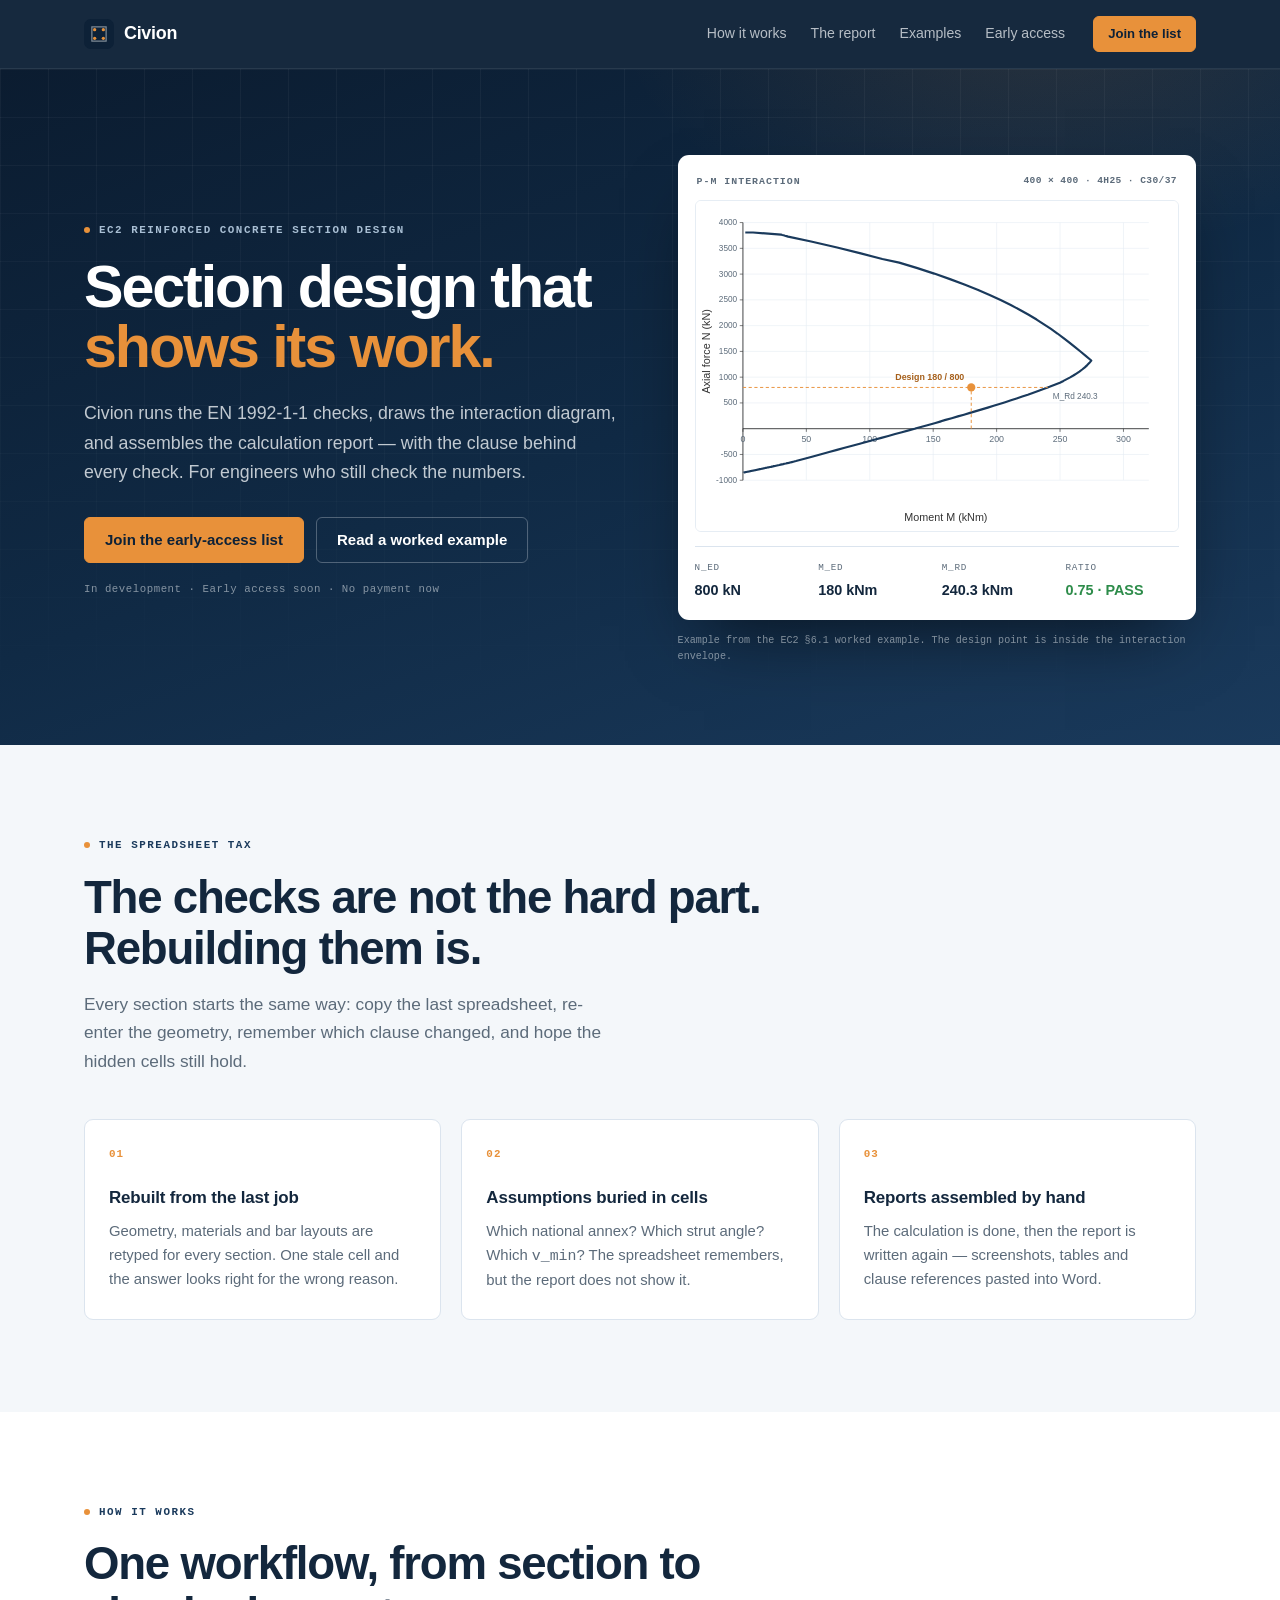
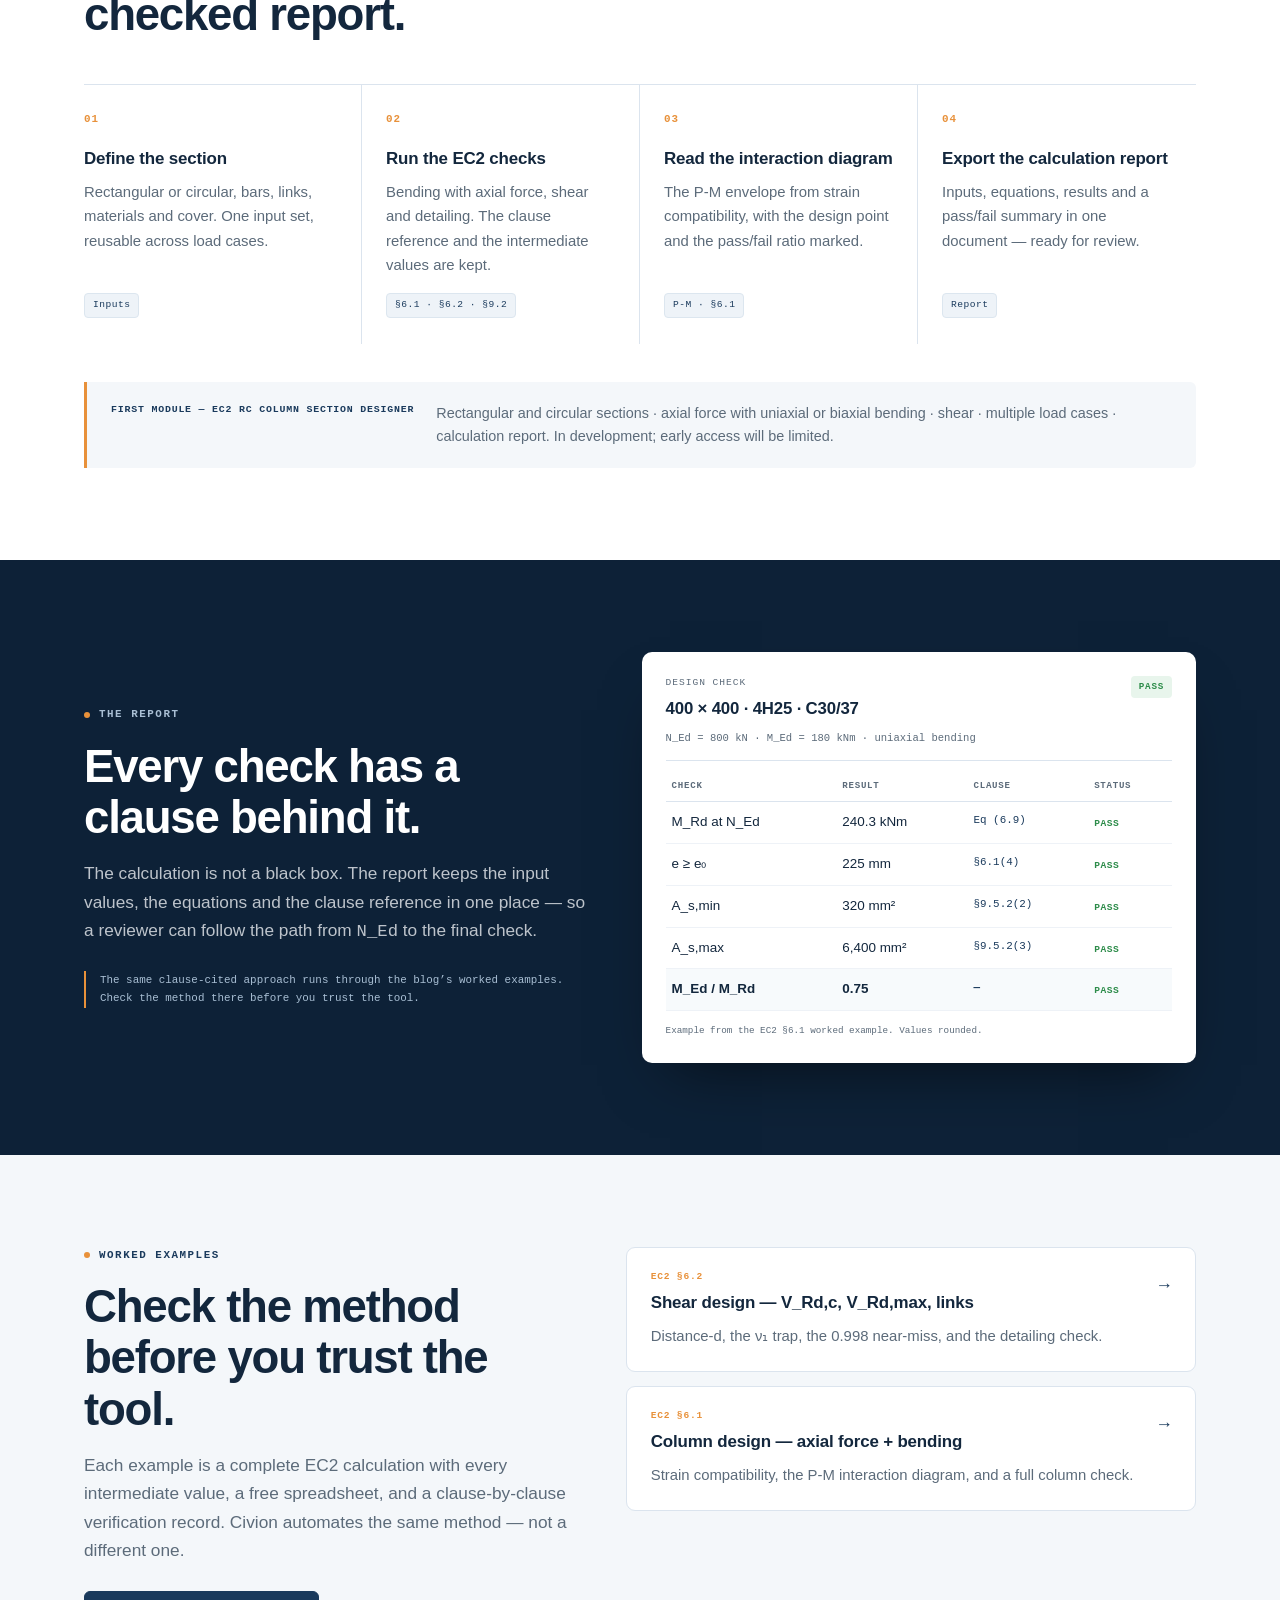
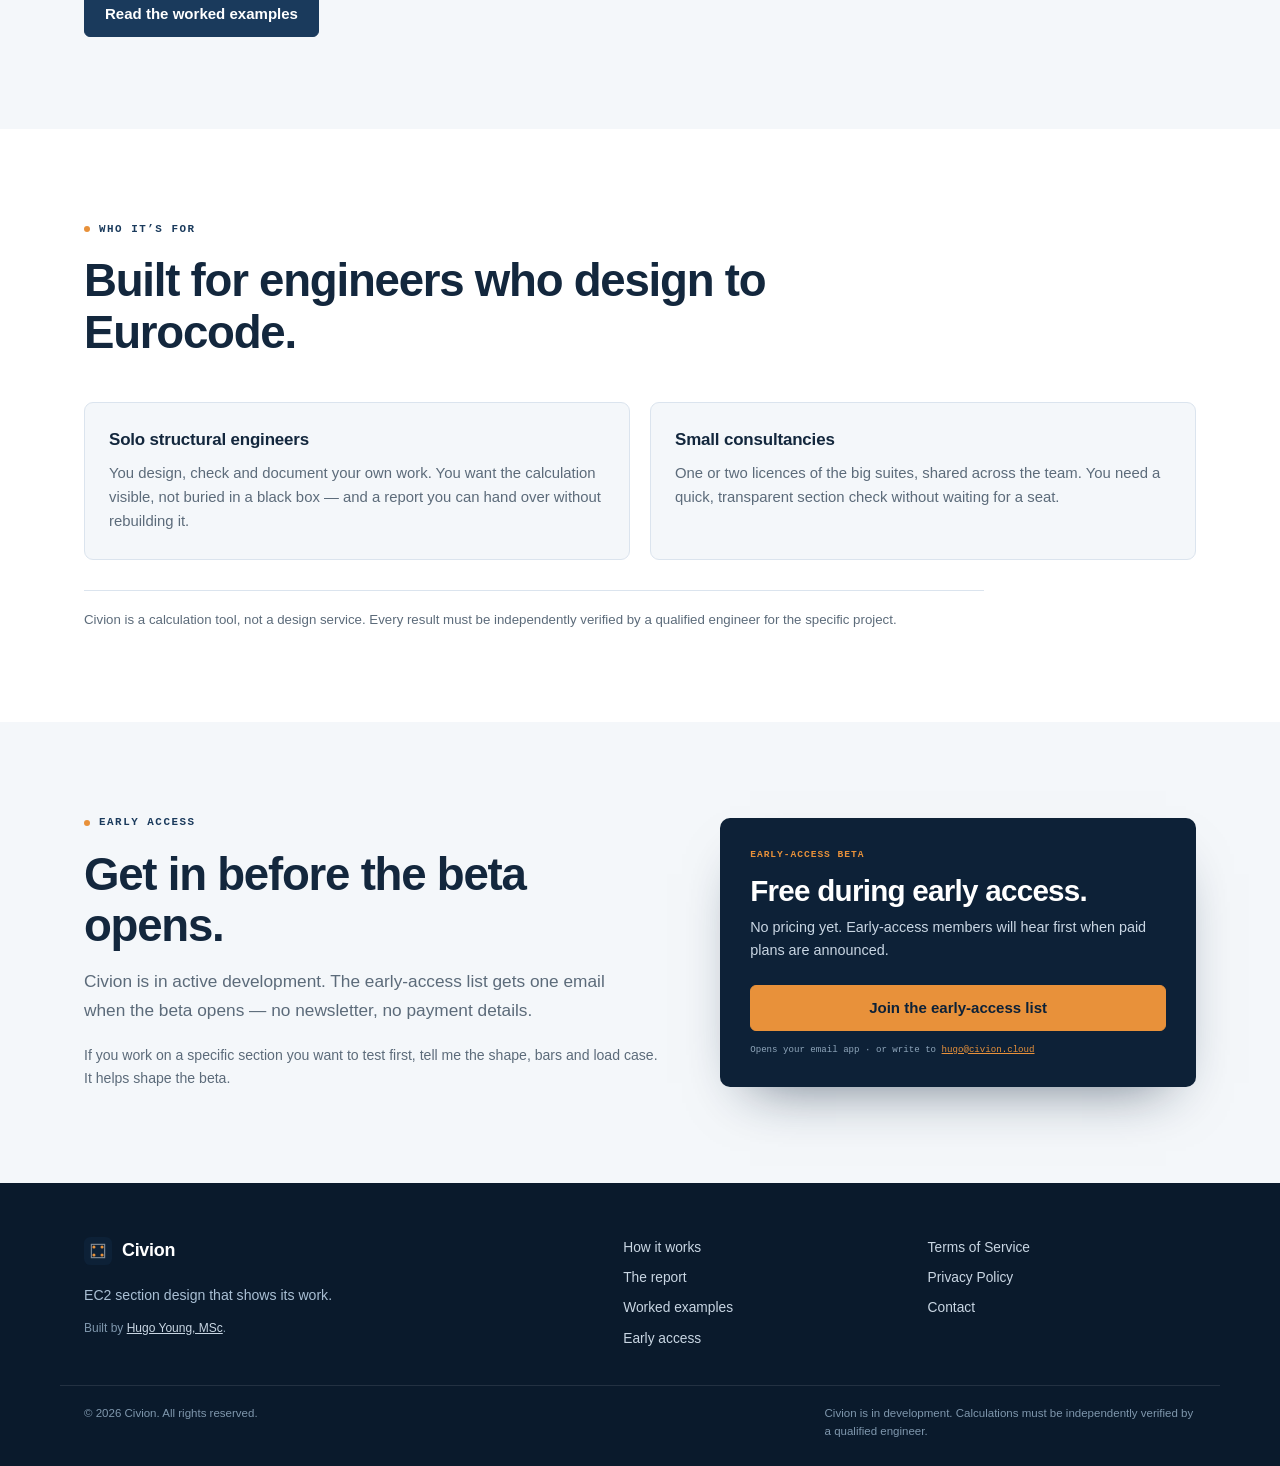
==== index.html @ 93a2bcea "content: fix claims, link post #2, close QA checklist - Correct copy to match the product: clause pe" ====
<!doctype html>
<html lang="en">
<head>
  <meta charset="utf-8">
  <meta name="viewport" content="width=device-width, initial-scale=1">
  <title>Civion — EC2 reinforced concrete section design</title>
  <meta name="description" content="Civion runs the EN 1992-1-1 checks, draws the P-M interaction diagram, and assembles the calculation report — with the clause behind every check. Early access for structural engineers.">
  <link rel="canonical" href="https://civion.cloud/">
  <meta name="theme-color" content="#0d2137">

  <meta property="og:type" content="website">
  <meta property="og:url" content="https://civion.cloud/">
  <meta property="og:title" content="Civion — EC2 section design that shows its work">
  <meta property="og:description" content="EC2 checks, P-M interaction diagrams, and clause-cited calculation reports. In development; early access opening soon.">
  <meta property="og:image" content="https://civion.cloud/assets/og.png">
  <meta property="og:image:width" content="1200">
  <meta property="og:image:height" content="630">
  <meta name="twitter:card" content="summary_large_image">
  <meta name="twitter:title" content="Civion — EC2 section design that shows its work">
  <meta name="twitter:description" content="EC2 checks, P-M interaction diagrams, and clause-cited calculation reports. Early access opening soon.">
  <meta name="twitter:image" content="https://civion.cloud/assets/og.png">

  <link rel="icon" href="assets/favicon.svg" type="image/svg+xml">
  <link rel="stylesheet" href="styles.css">
</head>
<body>
  <a class="skip-link" href="#main">Skip to content</a>

  <header class="site-header">
    <div class="wrap header-inner">
      <a class="brand" href="/" aria-label="Civion home">
        <img src="assets/civion-mark.svg" width="30" height="30" alt="">
        <span>Civion</span>
      </a>
      <nav class="nav" aria-label="Main">
        <a href="#how">How it works</a>
        <a href="#report">The report</a>
        <a href="#examples">Examples</a>
        <a href="#early-access">Early access</a>
      </nav>
      <a class="btn btn-small btn-accent" href="mailto:hugo@civion.cloud?subject=Civion%20early%20access">Join the list</a>
    </div>
  </header>

  <main id="main">
    <section class="hero">
      <div class="wrap hero-grid">
        <div class="hero-copy">
          <p class="eyebrow"><span class="dot" aria-hidden="true"></span> EC2 reinforced concrete section design</p>
          <h1>Section design that<br><em>shows its work.</em></h1>
          <p class="lede">Civion runs the EN 1992-1-1 checks, draws the interaction diagram, and assembles the calculation report — with the clause behind every check. For engineers who still check the numbers.</p>
          <div class="hero-actions">
            <a class="btn btn-accent" href="mailto:hugo@civion.cloud?subject=Civion%20early%20access">Join the early-access list</a>
            <a class="btn btn-ghost" href="https://hugoyoungmsc.github.io/2026/10/24/ec2-shear-rectangular-beam-vertical-links.html">Read a worked example</a>
          </div>
          <p class="hero-note">In development · Early access soon · No payment now</p>
        </div>

        <div class="hero-visual">
          <div class="diagram-card">
            <div class="diagram-head">
              <span>P-M interaction</span>
              <span class="mono">400 × 400 · 4H25 · C30/37</span>
            </div>
            <img src="assets/pm-hero.svg" width="760" height="520"
                 alt="P-M interaction diagram for a 400 by 400 mm column with 4H25 bars. The design point at N equals 800 kN and M equals 180 kNm sits inside the envelope; the moment resistance at that axial force is 240.3 kNm.">
            <div class="check-card" aria-label="Example design check">
              <div><span class="label">N_Ed</span><strong>800 kN</strong></div>
              <div><span class="label">M_Ed</span><strong>180 kNm</strong></div>
              <div><span class="label">M_Rd</span><strong>240.3 kNm</strong></div>
              <div class="pass"><span class="label">Ratio</span><strong>0.75 · PASS</strong></div>
            </div>
          </div>
          <p class="diagram-caption">Example from the EC2 §6.1 worked example. The design point is inside the interaction envelope.</p>
        </div>
      </div>
    </section>

    <section class="section" id="problem">
      <div class="wrap">
        <div class="section-head">
          <p class="eyebrow"><span class="dot" aria-hidden="true"></span> The spreadsheet tax</p>
          <h2>The checks are not the hard part. Rebuilding them is.</h2>
          <p class="lede">Every section starts the same way: copy the last spreadsheet, re-enter the geometry, remember which clause changed, and hope the hidden cells still hold.</p>
        </div>
        <div class="card-grid">
          <article class="card">
            <span class="card-num mono">01</span>
            <h3>Rebuilt from the last job</h3>
            <p>Geometry, materials and bar layouts are retyped for every section. One stale cell and the answer looks right for the wrong reason.</p>
          </article>
          <article class="card">
            <span class="card-num mono">02</span>
            <h3>Assumptions buried in cells</h3>
            <p>Which national annex? Which strut angle? Which <span class="mono">v_min</span>? The spreadsheet remembers, but the report does not show it.</p>
          </article>
          <article class="card">
            <span class="card-num mono">03</span>
            <h3>Reports assembled by hand</h3>
            <p>The calculation is done, then the report is written again — screenshots, tables and clause references pasted into Word.</p>
          </article>
        </div>
      </div>
    </section>

    <section class="section section-white" id="how">
      <div class="wrap">
        <div class="section-head">
          <p class="eyebrow"><span class="dot" aria-hidden="true"></span> How it works</p>
          <h2>One workflow, from section to checked report.</h2>
        </div>
        <div class="steps">
          <article class="step">
            <span class="step-num mono">01</span>
            <h3>Define the section</h3>
            <p>Rectangular or circular, bars, links, materials and cover. One input set, reusable across load cases.</p>
            <span class="tag mono">Inputs</span>
          </article>
          <article class="step">
            <span class="step-num mono">02</span>
            <h3>Run the EC2 checks</h3>
            <p>Bending with axial force, shear and detailing. The clause reference and the intermediate values are kept.</p>
            <span class="tag mono">§6.1 · §6.2 · §9.2</span>
          </article>
          <article class="step">
            <span class="step-num mono">03</span>
            <h3>Read the interaction diagram</h3>
            <p>The P-M envelope from strain compatibility, with the design point and the pass/fail ratio marked.</p>
            <span class="tag mono">P-M · §6.1</span>
          </article>
          <article class="step">
            <span class="step-num mono">04</span>
            <h3>Export the calculation report</h3>
            <p>Inputs, equations, results and a pass/fail summary in one document — ready for review.</p>
            <span class="tag mono">Report</span>
          </article>
        </div>
        <div class="scope-strip">
          <span class="mono">First module — EC2 RC Column Section Designer</span>
          <p>Rectangular and circular sections · axial force with uniaxial or biaxial bending · shear · multiple load cases · calculation report. In development; early access will be limited.</p>
        </div>
      </div>
    </section>

    <section class="section section-dark" id="report">
      <div class="wrap report-grid">
        <div class="report-copy">
          <p class="eyebrow"><span class="dot" aria-hidden="true"></span> The report</p>
          <h2>Every check has a clause behind it.</h2>
          <p class="lede">The calculation is not a black box. The report keeps the input values, the equations and the clause reference in one place — so a reviewer can follow the path from <span class="mono">N_Ed</span> to the final check.</p>
          <p class="report-note">The same clause-cited approach runs through the blog’s worked examples. Check the method there before you trust the tool.</p>
        </div>
        <div class="report-card">
          <div class="report-card-head">
            <div>
              <span class="mono report-kicker">Design check</span>
              <h3>400 × 400 · 4H25 · C30/37</h3>
            </div>
            <span class="pill pill-pass">PASS</span>
          </div>
          <p class="report-sub mono">N_Ed = 800 kN · M_Ed = 180 kNm · uniaxial bending</p>
          <table class="check-table">
            <thead>
              <tr><th scope="col">Check</th><th scope="col">Result</th><th scope="col">Clause</th><th scope="col">Status</th></tr>
            </thead>
            <tbody>
              <tr><td>M_Rd at N_Ed</td><td>240.3 kNm</td><td class="mono">Eq (6.9)</td><td><span class="status">PASS</span></td></tr>
              <tr><td>e ≥ e₀</td><td>225 mm</td><td class="mono">§6.1(4)</td><td><span class="status">PASS</span></td></tr>
              <tr><td>A_s,min</td><td>320 mm²</td><td class="mono">§9.5.2(2)</td><td><span class="status">PASS</span></td></tr>
              <tr><td>A_s,max</td><td>6,400 mm²</td><td class="mono">§9.5.2(3)</td><td><span class="status">PASS</span></td></tr>
              <tr class="row-emphasis"><td>M_Ed / M_Rd</td><td>0.75</td><td class="mono">—</td><td><span class="status">PASS</span></td></tr>
            </tbody>
          </table>
          <p class="report-foot">Example from the EC2 §6.1 worked example. Values rounded.</p>
        </div>
      </div>
    </section>

    <section class="section" id="examples">
      <div class="wrap examples-grid">
        <div>
          <p class="eyebrow"><span class="dot" aria-hidden="true"></span> Worked examples</p>
          <h2>Check the method before you trust the tool.</h2>
          <p class="lede">Each example is a complete EC2 calculation with every intermediate value, a free spreadsheet, and a clause-by-clause verification record. Civion automates the same method — not a different one.</p>
          <a class="btn btn-primary" href="https://hugoyoungmsc.github.io/">Read the worked examples</a>
        </div>
        <div class="example-list">
          <a class="example" href="https://hugoyoungmsc.github.io/2026/10/24/ec2-shear-rectangular-beam-vertical-links.html">
            <span class="mono example-tag">EC2 §6.2</span>
            <h3>Shear design — V_Rd,c, V_Rd,max, links</h3>
            <p>Distance-d, the ν₁ trap, the 0.998 near-miss, and the detailing check.</p>
            <span class="example-arrow" aria-hidden="true">→</span>
          </a>
          <a class="example" href="https://hugoyoungmsc.github.io/2026/11/02/ec2-column-pm-interaction-rectangular.html">
            <span class="mono example-tag">EC2 §6.1</span>
            <h3>Column design — axial force + bending</h3>
            <p>Strain compatibility, the P-M interaction diagram, and a full column check.</p>
            <span class="example-arrow" aria-hidden="true">→</span>
          </a>
        </div>
      </div>
    </section>

    <section class="section section-white" id="who">
      <div class="wrap">
        <div class="section-head">
          <p class="eyebrow"><span class="dot" aria-hidden="true"></span> Who it’s for</p>
          <h2>Built for engineers who design to Eurocode.</h2>
        </div>
        <div class="who-grid">
          <article class="who-card">
            <h3>Solo structural engineers</h3>
            <p>You design, check and document your own work. You want the calculation visible, not buried in a black box — and a report you can hand over without rebuilding it.</p>
          </article>
          <article class="who-card">
            <h3>Small consultancies</h3>
            <p>One or two licences of the big suites, shared across the team. You need a quick, transparent section check without waiting for a seat.</p>
          </article>
        </div>
        <p class="disclaimer">Civion is a calculation tool, not a design service. Every result must be independently verified by a qualified engineer for the specific project.</p>
      </div>
    </section>

    <section class="section section-cta" id="early-access">
      <div class="wrap cta-grid">
        <div>
          <p class="eyebrow"><span class="dot" aria-hidden="true"></span> Early access</p>
          <h2>Get in before the beta opens.</h2>
          <p class="lede">Civion is in active development. The early-access list gets one email when the beta opens — no newsletter, no payment details.</p>
          <p class="cta-note">If you work on a specific section you want to test first, tell me the shape, bars and load case. It helps shape the beta.</p>
        </div>
        <div class="cta-card">
          <span class="mono cta-kicker">Early-access beta</span>
          <p class="cta-price">Free during early access.</p>
          <p class="cta-sub">No pricing yet. Early-access members will hear first when paid plans are announced.</p>
          <a class="btn btn-accent btn-block" href="mailto:hugo@civion.cloud?subject=Civion%20early%20access">Join the early-access list</a>
          <p class="cta-fine">Opens your email app · or write to <a href="mailto:hugo@civion.cloud">hugo@civion.cloud</a></p>
        </div>
      </div>
    </section>
  </main>

  <footer class="site-footer">
    <div class="wrap footer-grid">
      <div class="footer-brand">
        <a class="brand" href="/" aria-label="Civion home">
          <img src="assets/civion-mark.svg" width="28" height="28" alt="">
          <span>Civion</span>
        </a>
        <p>EC2 section design that shows its work.</p>
        <p class="footer-fine">Built by <a href="https://hugoyoungmsc.github.io/">Hugo Young, MSc</a>.</p>
      </div>
      <nav class="footer-nav" aria-label="Footer">
        <a href="#how">How it works</a>
        <a href="#report">The report</a>
        <a href="https://hugoyoungmsc.github.io/">Worked examples</a>
        <a href="#early-access">Early access</a>
      </nav>
      <nav class="footer-nav" aria-label="Legal">
        <a href="terms.html">Terms of Service</a>
        <a href="privacy.html">Privacy Policy</a>
        <a href="mailto:hugo@civion.cloud">Contact</a>
      </nav>
    </div>
    <div class="wrap footer-bottom">
      <p>© 2026 Civion. All rights reserved.</p>
      <p class="footer-fine">Civion is in development. Calculations must be independently verified by a qualified engineer.</p>
    </div>
  </footer>
</body>
</html>
---- styles.css ----
:root {
  --navy: #0d2137;
  --steel: #1a3a5c;
  --ink: #13273d;
  --orange: #e8913a;
  --orange-soft: #f0a155;
  --gray: #f4f7fa;
  --white: #ffffff;
  --line: #dbe4ee;
  --muted: #5c6b7a;
  --green: #2d8c4a;
  --green-soft: #e8f5ec;
  --sans: Inter, -apple-system, BlinkMacSystemFont, "Segoe UI", Roboto, "Helvetica Neue", Arial, sans-serif;
  --mono: "JetBrains Mono", "Fira Code", ui-monospace, SFMono-Regular, Menlo, Consolas, monospace;
  --wrap: 1160px;
  --radius: 9px;
}

*,
*::before,
*::after { box-sizing: border-box; }

html { scroll-behavior: smooth; }

body {
  margin: 0;
  min-height: 100vh;
  display: flex;
  flex-direction: column;
  font-family: var(--sans);
  font-size: 16px;
  line-height: 1.55;
  color: var(--ink);
  background: var(--gray);
  -webkit-font-smoothing: antialiased;
  text-rendering: optimizeLegibility;
}

main { flex: 1 0 auto; }
.site-header,
.site-footer { flex-shrink: 0; }

img { max-width: 100%; height: auto; display: block; }
a { color: var(--steel); }
a:hover { color: var(--orange); }

::selection { background: var(--orange); color: var(--navy); }

:focus-visible {
  outline: 2px solid var(--orange);
  outline-offset: 3px;
  border-radius: 2px;
}

.skip-link {
  position: absolute;
  left: -9999px;
  top: 0;
  background: var(--orange);
  color: var(--navy);
  padding: 10px 16px;
  z-index: 100;
  font-weight: 700;
}
.skip-link:focus { left: 12px; top: 12px; }

.wrap {
  width: 100%;
  max-width: var(--wrap);
  margin: 0 auto;
  padding: 0 24px;
}

.mono { font-family: var(--mono); }

/* Header */
.site-header {
  position: sticky;
  top: 0;
  z-index: 30;
  background: rgba(13, 33, 55, 0.96);
  border-bottom: 1px solid rgba(255, 255, 255, 0.08);
  backdrop-filter: blur(10px);
}
.header-inner {
  display: flex;
  align-items: center;
  gap: 28px;
  min-height: 68px;
}
.brand {
  display: inline-flex;
  align-items: center;
  gap: 10px;
  color: var(--white);
  text-decoration: none;
  font-weight: 700;
  font-size: 1.12rem;
  letter-spacing: -0.015em;
  margin-right: auto;
}
.brand img { flex: none; }
.brand:hover { color: var(--white); }

.nav { display: flex; align-items: center; gap: 24px; }
.nav a {
  color: rgba(244, 247, 250, 0.72);
  text-decoration: none;
  font-size: 0.88rem;
  font-weight: 500;
  transition: color 0.15s ease;
}
.nav a:hover { color: var(--white); }

/* Buttons */
.btn {
  display: inline-flex;
  align-items: center;
  justify-content: center;
  gap: 8px;
  min-height: 46px;
  padding: 12px 20px;
  border: 1px solid transparent;
  border-radius: 6px;
  font-family: var(--sans);
  font-size: 0.94rem;
  font-weight: 600;
  line-height: 1.2;
  text-decoration: none;
  cursor: pointer;
  transition: background 0.15s ease, border-color 0.15s ease, color 0.15s ease, transform 0.15s ease;
}
.btn-small { min-height: 36px; padding: 8px 14px; font-size: 0.82rem; }
.btn-accent { background: var(--orange); color: var(--navy); border-color: var(--orange); }
.btn-accent:hover { background: var(--orange-soft); border-color: var(--orange-soft); color: var(--navy); }
.btn-primary { background: var(--steel); color: var(--white); border-color: var(--steel); }
.btn-primary:hover { background: var(--navy); border-color: var(--navy); color: var(--white); }
.btn-ghost { background: transparent; color: var(--white); border-color: rgba(244, 247, 250, 0.28); }
.btn-ghost:hover { border-color: var(--white); color: var(--white); }
.btn-block { width: 100%; }

/* Hero */
.hero {
  position: relative;
  overflow: hidden;
  background: linear-gradient(160deg, #0b1c30 0%, #102a45 52%, #1a3a5c 100%);
  color: var(--white);
}
.hero::before {
  content: "";
  position: absolute;
  inset: 0;
  background-image:
    linear-gradient(rgba(255, 255, 255, 0.045) 1px, transparent 1px),
    linear-gradient(90deg, rgba(255, 255, 255, 0.045) 1px, transparent 1px);
  background-size: 48px 48px;
  mask-image: linear-gradient(to bottom, black 0%, rgba(0, 0, 0, 0.55) 55%, transparent 100%);
  pointer-events: none;
}
.hero::after {
  content: "";
  position: absolute;
  inset: 0;
  background: radial-gradient(620px 340px at 82% -8%, rgba(232, 145, 58, 0.12), transparent 70%);
  pointer-events: none;
}
.hero .wrap { position: relative; z-index: 1; }
.hero-grid {
  display: grid;
  grid-template-columns: 1.02fr 0.98fr;
  gap: 54px;
  align-items: center;
  padding-top: 86px;
  padding-bottom: 80px;
}
.hero-copy { max-width: 620px; }

.eyebrow {
  display: flex;
  align-items: center;
  gap: 9px;
  margin: 0 0 18px;
  font-family: var(--mono);
  font-size: 0.68rem;
  font-weight: 600;
  letter-spacing: 0.14em;
  text-transform: uppercase;
  color: var(--steel);
}
.eyebrow .dot {
  width: 6px;
  height: 6px;
  border-radius: 50%;
  background: var(--orange);
  flex: none;
}
.hero .eyebrow,
.section-dark .eyebrow { color: #a9bfd4; }

h1 {
  margin: 0 0 22px;
  font-size: clamp(2.4rem, 4.7vw, 3.7rem);
  line-height: 1.02;
  letter-spacing: -0.035em;
  font-weight: 700;
  color: var(--white);
}
h1 em { font-style: normal; color: var(--orange); }

.lede {
  margin: 0;
  max-width: 56ch;
  font-size: 1.08rem;
  line-height: 1.65;
  color: var(--muted);
}
.hero .lede { color: rgba(244, 247, 250, 0.78); font-size: 1.11rem; }

.hero-actions {
  display: flex;
  flex-wrap: wrap;
  gap: 12px;
  margin-top: 30px;
}
.hero-note {
  margin: 18px 0 0;
  font-family: var(--mono);
  font-size: 0.67rem;
  letter-spacing: 0.05em;
  color: rgba(244, 247, 250, 0.52);
}

/* Hero diagram */
.hero-visual { min-width: 0; }
.diagram-card {
  background: var(--white);
  border: 1px solid rgba(255, 255, 255, 0.35);
  border-radius: 11px;
  padding: 16px;
  box-shadow: 0 32px 70px -26px rgba(0, 0, 0, 0.62);
}
.diagram-head {
  display: flex;
  align-items: center;
  justify-content: space-between;
  gap: 12px;
  padding: 2px 2px 11px;
  font-family: var(--mono);
  font-size: 0.62rem;
  font-weight: 600;
  letter-spacing: 0.1em;
  text-transform: uppercase;
  color: var(--muted);
}
.diagram-head .mono { font-size: 0.6rem; letter-spacing: 0.04em; text-transform: none; }
.diagram-card > img {
  width: 100%;
  border: 1px solid #e6edf4;
  border-radius: 6px;
  background: var(--white);
}
.check-card {
  display: grid;
  grid-template-columns: repeat(4, minmax(0, 1fr));
  gap: 10px;
  margin-top: 14px;
  padding-top: 14px;
  border-top: 1px solid var(--line);
}
.check-card .label {
  display: block;
  font-family: var(--mono);
  font-size: 0.58rem;
  letter-spacing: 0.08em;
  text-transform: uppercase;
  color: var(--muted);
  margin-bottom: 2px;
}
.check-card strong { font-size: 0.9rem; color: var(--ink); white-space: nowrap; }
.check-card .pass strong { color: var(--green); }
.diagram-caption {
  margin: 13px 0 0;
  font-family: var(--mono);
  font-size: 0.63rem;
  line-height: 1.6;
  color: rgba(244, 247, 250, 0.5);
}

/* Sections */
.section { padding: 92px 0; }
.section-white { background: var(--white); }
.section-dark { background: var(--navy); color: var(--white); }
.section-head { max-width: 780px; margin-bottom: 44px; }

h2 {
  margin: 0 0 16px;
  font-size: clamp(1.95rem, 3.6vw, 2.85rem);
  line-height: 1.12;
  letter-spacing: -0.027em;
  font-weight: 700;
  color: var(--ink);
}
.section-dark h2 { color: var(--white); }
.section-dark .lede { color: rgba(244, 247, 250, 0.76); }

/* Problem cards */
.card-grid {
  display: grid;
  grid-template-columns: repeat(3, minmax(0, 1fr));
  gap: 20px;
}
.card {
  background: var(--white);
  border: 1px solid var(--line);
  border-radius: var(--radius);
  padding: 26px 24px;
}
.card-num {
  display: block;
  margin-bottom: 24px;
  font-size: 0.68rem;
  font-weight: 600;
  letter-spacing: 0.1em;
  color: var(--orange);
}
.card h3,
.step h3,
.example h3,
.who-card h3 {
  margin: 0 0 10px;
  font-size: 1.06rem;
  line-height: 1.3;
  letter-spacing: -0.01em;
  font-weight: 650;
}
.card p,
.step p,
.example p,
.who-card p {
  margin: 0;
  font-size: 0.93rem;
  line-height: 1.62;
  color: var(--muted);
}

/* Steps */
.steps {
  display: grid;
  grid-template-columns: repeat(4, minmax(0, 1fr));
  border-top: 1px solid var(--line);
}
.step {
  display: flex;
  flex-direction: column;
  padding: 26px 24px 26px 0;
  border-right: 1px solid var(--line);
}
.step p { margin-bottom: 16px; }
.step .tag { margin-top: auto; align-self: flex-start; }
.step:not(:first-child) { padding-left: 24px; }
.step:last-child { border-right: 0; }
.step-num {
  display: block;
  margin-bottom: 20px;
  font-size: 0.68rem;
  font-weight: 600;
  letter-spacing: 0.1em;
  color: var(--orange);
}
.tag {
  display: inline-block;
  margin-top: 16px;
  padding: 4px 8px;
  border: 1px solid #dce6ef;
  border-radius: 4px;
  background: #eef3f8;
  font-size: 0.6rem;
  letter-spacing: 0.05em;
  color: var(--steel);
}
.scope-strip {
  display: flex;
  align-items: flex-start;
  gap: 22px;
  margin-top: 38px;
  padding: 20px 24px;
  background: var(--gray);
  border-left: 3px solid var(--orange);
  border-radius: 0 6px 6px 0;
}
.scope-strip > span {
  flex: none;
  min-width: 190px;
  font-size: 0.62rem;
  font-weight: 600;
  letter-spacing: 0.08em;
  text-transform: uppercase;
  color: var(--steel);
}
.scope-strip p {
  margin: 0;
  font-size: 0.9rem;
  line-height: 1.6;
  color: var(--muted);
}

/* Report */
.report-grid {
  display: grid;
  grid-template-columns: 0.95fr 1.05fr;
  gap: 56px;
  align-items: center;
}
.report-copy { max-width: 560px; }
.report-note {
  margin: 24px 0 0;
  padding-left: 14px;
  border-left: 2px solid var(--orange);
  font-family: var(--mono);
  font-size: 0.68rem;
  line-height: 1.7;
  color: #a9bfd4;
}
.report-card {
  background: var(--white);
  border-radius: 10px;
  padding: 24px;
  color: var(--ink);
  box-shadow: 0 30px 60px -28px rgba(0, 0, 0, 0.6);
}
.report-card-head {
  display: flex;
  align-items: flex-start;
  justify-content: space-between;
  gap: 14px;
}
.report-kicker {
  display: block;
  margin-bottom: 5px;
  font-size: 0.6rem;
  letter-spacing: 0.1em;
  text-transform: uppercase;
  color: var(--muted);
}
.report-card h3 { margin: 0; font-size: 1.05rem; letter-spacing: -0.01em; }
.pill {
  flex: none;
  padding: 4px 8px;
  border-radius: 4px;
  font-family: var(--mono);
  font-size: 0.58rem;
  font-weight: 600;
  letter-spacing: 0.08em;
}
.pill-pass { background: var(--green-soft); color: var(--green); }
.report-sub {
  margin: 8px 0 18px;
  padding-bottom: 14px;
  border-bottom: 1px solid var(--line);
  font-size: 0.66rem;
  color: var(--muted);
}
.check-table {
  width: 100%;
  border-collapse: collapse;
  font-size: 0.84rem;
}
.check-table th {
  padding: 0 6px 8px;
  text-align: left;
  font-family: var(--mono);
  font-size: 0.57rem;
  font-weight: 600;
  letter-spacing: 0.08em;
  text-transform: uppercase;
  color: var(--muted);
  border-bottom: 1px solid var(--line);
}
.check-table td {
  padding: 10px 6px;
  border-bottom: 1px solid #eef2f7;
  vertical-align: top;
}
.check-table td.mono { font-size: 0.68rem; color: var(--steel); white-space: nowrap; }
.check-table .status {
  font-family: var(--mono);
  font-size: 0.6rem;
  font-weight: 600;
  letter-spacing: 0.06em;
  color: var(--green);
}
.check-table .row-emphasis { font-weight: 600; background: #f7fafc; }
.report-foot {
  margin: 13px 0 0;
  font-family: var(--mono);
  font-size: 0.58rem;
  color: var(--muted);
}

/* Examples */
.examples-grid {
  display: grid;
  grid-template-columns: 0.92fr 1.08fr;
  gap: 56px;
  align-items: start;
}
.examples-grid .btn { margin-top: 26px; }
.example-list { display: grid; gap: 14px; }
.example {
  position: relative;
  display: block;
  padding: 22px 54px 22px 24px;
  background: var(--white);
  border: 1px solid var(--line);
  border-radius: var(--radius);
  color: inherit;
  text-decoration: none;
  transition: border-color 0.15s ease, transform 0.15s ease, box-shadow 0.15s ease;
}
.example:hover {
  border-color: #b9cbdc;
  transform: translateY(-2px);
  box-shadow: 0 14px 28px -20px rgba(13, 33, 55, 0.38);
  color: inherit;
}
.example-tag {
  display: block;
  margin-bottom: 8px;
  font-size: 0.6rem;
  font-weight: 600;
  letter-spacing: 0.08em;
  text-transform: uppercase;
  color: var(--orange);
}
.example-arrow {
  position: absolute;
  right: 22px;
  top: 24px;
  color: var(--steel);
  font-size: 1.1rem;
  transition: transform 0.15s ease, color 0.15s ease;
}
.example:hover .example-arrow { transform: translateX(4px); color: var(--orange); }

/* Who */
.who-grid {
  display: grid;
  grid-template-columns: repeat(2, minmax(0, 1fr));
  gap: 20px;
}
.who-card {
  padding: 26px 24px;
  background: var(--gray);
  border: 1px solid var(--line);
  border-radius: var(--radius);
}
.disclaimer {
  margin: 30px 0 0;
  padding-top: 18px;
  border-top: 1px solid var(--line);
  max-width: 900px;
  font-size: 0.83rem;
  line-height: 1.6;
  color: var(--muted);
}

/* CTA */
.section-cta { background: var(--gray); }
.cta-grid {
  display: grid;
  grid-template-columns: 1fr 0.82fr;
  gap: 56px;
  align-items: center;
}
.cta-grid > div:first-child { max-width: 600px; }
.cta-note {
  margin: 20px 0 0;
  font-size: 0.88rem;
  line-height: 1.65;
  color: var(--muted);
}
.cta-card {
  padding: 30px;
  background: var(--navy);
  border-radius: 10px;
  color: var(--white);
  box-shadow: 0 26px 56px -30px rgba(13, 33, 55, 0.65);
}
.cta-kicker {
  display: block;
  font-size: 0.6rem;
  font-weight: 600;
  letter-spacing: 0.1em;
  text-transform: uppercase;
  color: var(--orange);
}
.cta-price {
  margin: 12px 0 8px;
  font-size: 1.85rem;
  line-height: 1.15;
  letter-spacing: -0.025em;
  font-weight: 700;
}
.cta-sub {
  margin: 0 0 22px;
  font-size: 0.9rem;
  line-height: 1.6;
  color: #c9d6e3;
}
.cta-sub strong { color: var(--white); }
.cta-fine {
  margin: 12px 0 0;
  font-family: var(--mono);
  font-size: 0.57rem;
  line-height: 1.6;
  color: #8fa6bb;
}
.cta-fine a { color: var(--orange); }

/* Footer */
.site-footer {
  padding: 54px 0 26px;
  background: #0a1a2c;
  color: var(--white);
}
.footer-grid {
  display: grid;
  grid-template-columns: 1.5fr 0.8fr 0.8fr;
  gap: 36px;
}
.footer-brand p {
  margin: 12px 0 0;
  max-width: 34ch;
  font-size: 0.88rem;
  line-height: 1.6;
  color: #a9bfd4;
}
.footer-brand .footer-fine { font-size: 0.75rem; color: #7f97ad; }
.footer-brand .footer-fine a { color: #c9d6e3; }
.footer-nav { display: grid; align-content: start; gap: 9px; }
.footer-nav a {
  color: #c9d6e3;
  text-decoration: none;
  font-size: 0.86rem;
  width: fit-content;
}
.footer-nav a:hover { color: var(--orange); }
.footer-bottom {
  display: flex;
  justify-content: space-between;
  align-items: flex-start;
  gap: 24px;
  margin-top: 36px;
  padding-top: 18px;
  border-top: 1px solid rgba(255, 255, 255, 0.1);
}
.footer-bottom p {
  margin: 0;
  font-size: 0.72rem;
  line-height: 1.6;
  color: #7f97ad;
}
.footer-bottom .footer-fine { max-width: 58ch; }
.footer-bottom a { color: #c9d6e3; text-decoration: none; }
.footer-bottom a:hover { color: var(--orange); }
.site-footer-simple { padding: 24px 0; }
.site-footer-simple .footer-bottom { margin-top: 0; padding-top: 0; border-top: 0; }

/* Responsive */
@media (max-width: 1040px) {
  .hero-grid { grid-template-columns: 1fr; gap: 40px; padding-top: 88px; padding-bottom: 64px; }
  .hero-copy { max-width: 720px; }
  .hero-visual { max-width: 640px; }
  .report-grid,
  .examples-grid,
  .cta-grid { grid-template-columns: 1fr; gap: 36px; }
  .report-copy,
  .cta-grid > div:first-child { max-width: 720px; }
  .steps { grid-template-columns: repeat(2, minmax(0, 1fr)); }
  .step { border-right: 1px solid var(--line); padding: 24px 20px 24px 0; }
  .step:nth-child(2n) { border-right: 0; padding-left: 24px; }
  .step:nth-child(n + 3) { border-top: 1px solid var(--line); }
  .step:not(:first-child) { padding-left: 24px; }
  .step:nth-child(2n + 1) { padding-left: 0; }
}

@media (max-width: 900px) {
  .nav { display: none; }
  .header-inner { gap: 16px; }
}

@media (max-width: 780px) {
  .section { padding: 68px 0; }
  .card-grid { grid-template-columns: 1fr; }
  .who-grid { grid-template-columns: 1fr; }
  .scope-strip { display: block; }
  .scope-strip > span { display: block; margin-bottom: 8px; min-width: 0; }
  .footer-grid { grid-template-columns: 1fr 1fr; }
  .footer-brand { grid-column: 1 / -1; }
}

@media (max-width: 640px) {
  .wrap { padding: 0 18px; }
  .header-inner { min-height: 62px; }
  .brand { font-size: 1.02rem; }
  .brand img { width: 26px; height: 26px; }
  .hero-grid { padding-top: 88px; padding-bottom: 54px; }
  h1 { font-size: clamp(2.25rem, 10.5vw, 3.1rem); }
  .hero .lede { font-size: 1rem; }
  .hero-actions .btn { width: 100%; }
  .check-card { grid-template-columns: repeat(2, minmax(0, 1fr)); gap: 9px 12px; }
  .steps { grid-template-columns: 1fr; }
  .step,
  .step:nth-child(2n),
  .step:not(:first-child),
  .step:nth-child(2n + 1) {
    border-right: 0;
    border-top: 1px solid var(--line);
    padding: 22px 0;
  }
  .step:first-child { border-top: 0; padding-top: 22px; }
  .report-card { padding: 18px; }
  .check-table { font-size: 0.78rem; }
  .check-table th { font-size: 0.52rem; }
  .check-table td { padding: 9px 4px; }
  .check-table td.mono { font-size: 0.62rem; }
  .example { padding: 20px 46px 20px 18px; }
  .cta-card { padding: 24px; }
  .footer-grid { grid-template-columns: 1fr; gap: 24px; }
  .footer-bottom { display: block; }
  .footer-bottom .footer-fine { margin-top: 8px; }
}

@media (prefers-reduced-motion: reduce) {
  html { scroll-behavior: auto; }
  *, *::before, *::after { transition: none !important; animation: none !important; }
}

/* Legal pages */
.legal-wrap {
  max-width: 920px;
  padding-top: 64px;
  padding-bottom: 88px;
}
.legal-card {
  background: var(--white);
  border: 1px solid var(--line);
  border-radius: var(--radius);
  padding: 44px;
}
.legal h1 {
  margin-bottom: 6px;
  font-size: clamp(2.1rem, 4vw, 2.8rem);
  color: var(--ink);
}
.legal-updated {
  margin: 0 0 24px;
  font-family: var(--mono);
  font-size: 0.68rem;
  letter-spacing: 0.05em;
  color: var(--muted);
}
.legal h2 {
  margin: 32px 0 10px;
  font-size: 1.2rem;
  line-height: 1.3;
  letter-spacing: -0.01em;
}
.legal p {
  margin: 0 0 14px;
  font-size: 0.94rem;
  line-height: 1.7;
  color: #34475c;
}
.legal ul { margin: 0 0 18px; padding-left: 1.2rem; }
.legal li {
  margin-bottom: 7px;
  font-size: 0.94rem;
  line-height: 1.65;
  color: #34475c;
}
.legal a {
  color: var(--steel);
  text-decoration: underline;
  text-underline-offset: 2px;
}
.legal strong { color: var(--ink); }
.draft-banner {
  margin: 0 0 26px;
  padding: 12px 16px;
  background: #fff4e5;
  border: 1px solid #f0c99a;
  border-radius: 6px;
  font-size: 0.82rem;
  line-height: 1.55;
  color: #7a4500;
}
.todo {
  padding: 0 3px;
  background: #fff1d6;
  border-bottom: 1px dashed #c98a2e;
  font-family: var(--mono);
  font-size: 0.82em;
  color: #7a4500;
}

/* 404 */
.simple-page {
  min-height: 56vh;
  display: flex;
  flex-direction: column;
  justify-content: center;
  align-items: flex-start;
  padding-top: 64px;
  padding-bottom: 64px;
}
.simple-code {
  margin: 0 0 8px;
  font-size: 0.72rem;
  font-weight: 600;
  letter-spacing: 0.14em;
  color: var(--orange);
}
.simple-page h1 { margin-bottom: 14px; color: var(--ink); }
.simple-page .lede { margin-bottom: 26px; }

@media (max-width: 640px) {
  .legal-wrap { padding-top: 40px; padding-bottom: 60px; }
  .legal-card { padding: 24px 18px; }
  .legal h2 { margin-top: 26px; }
}
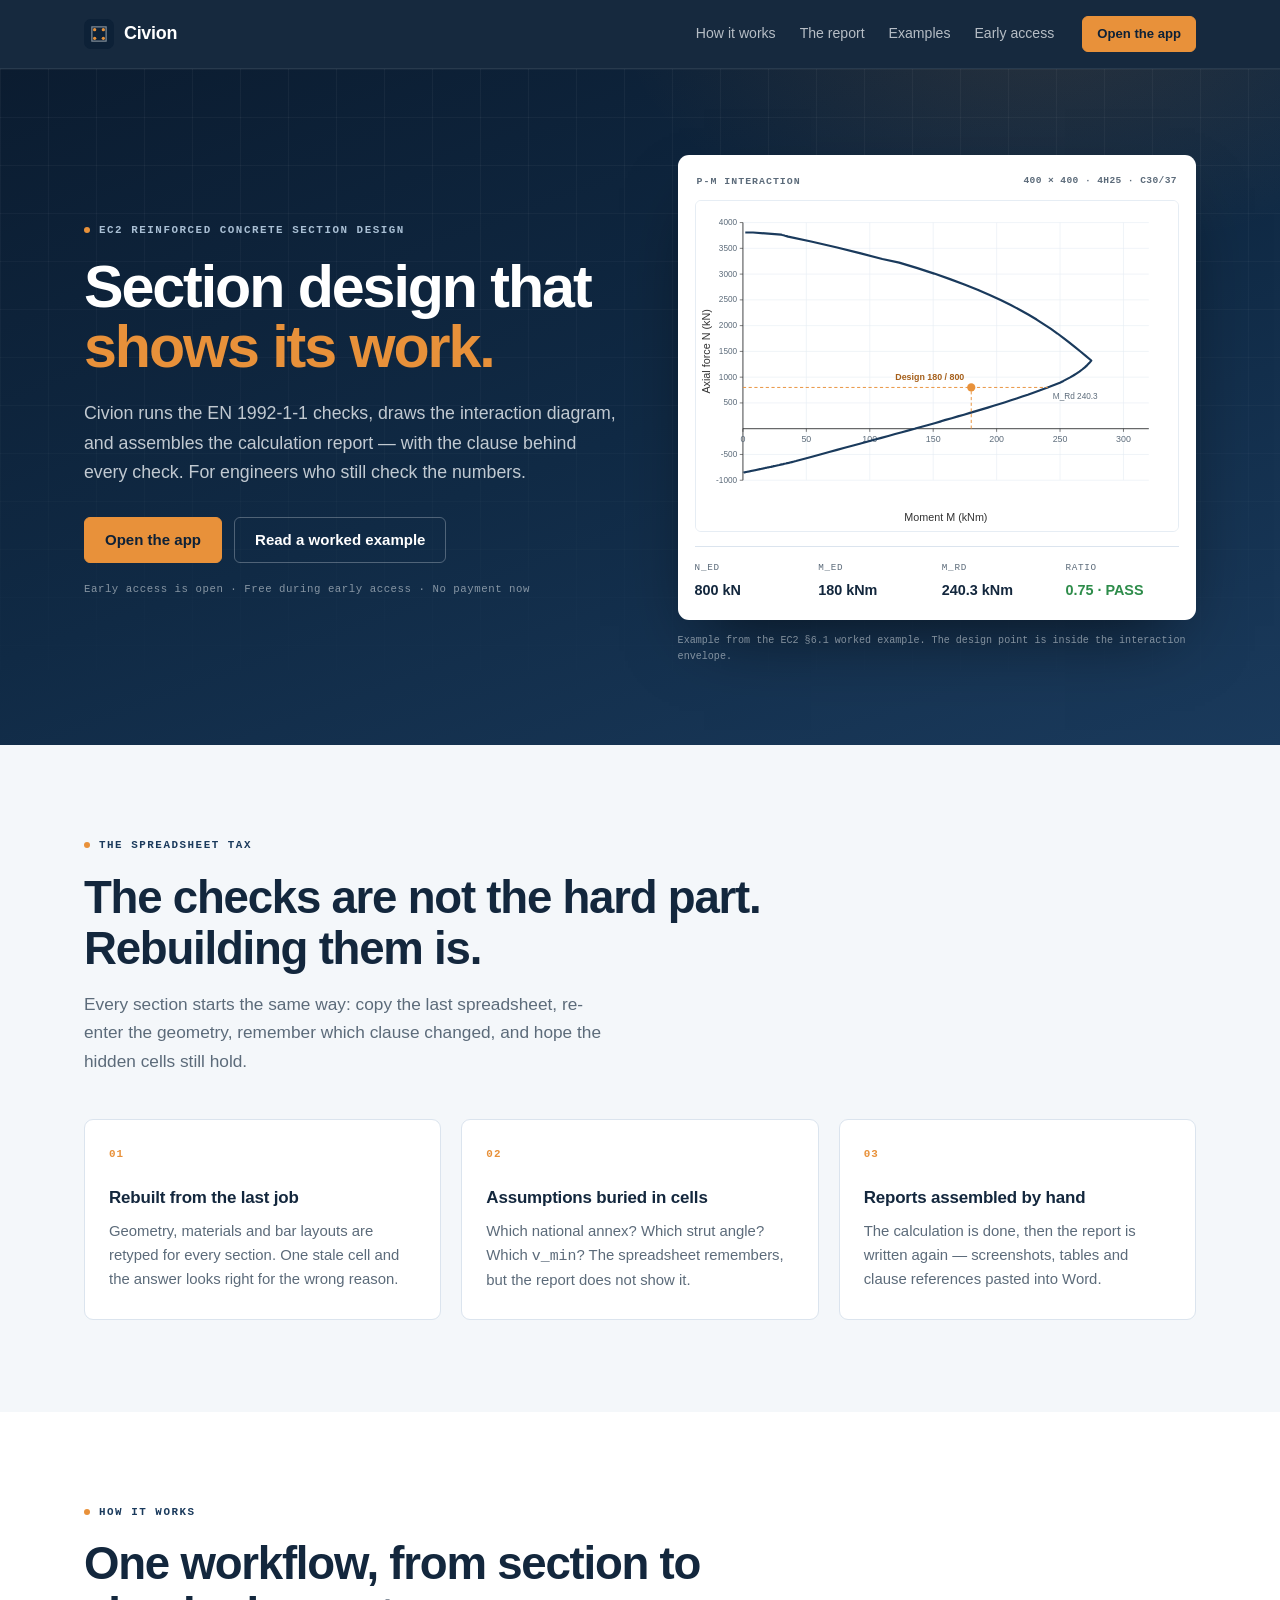
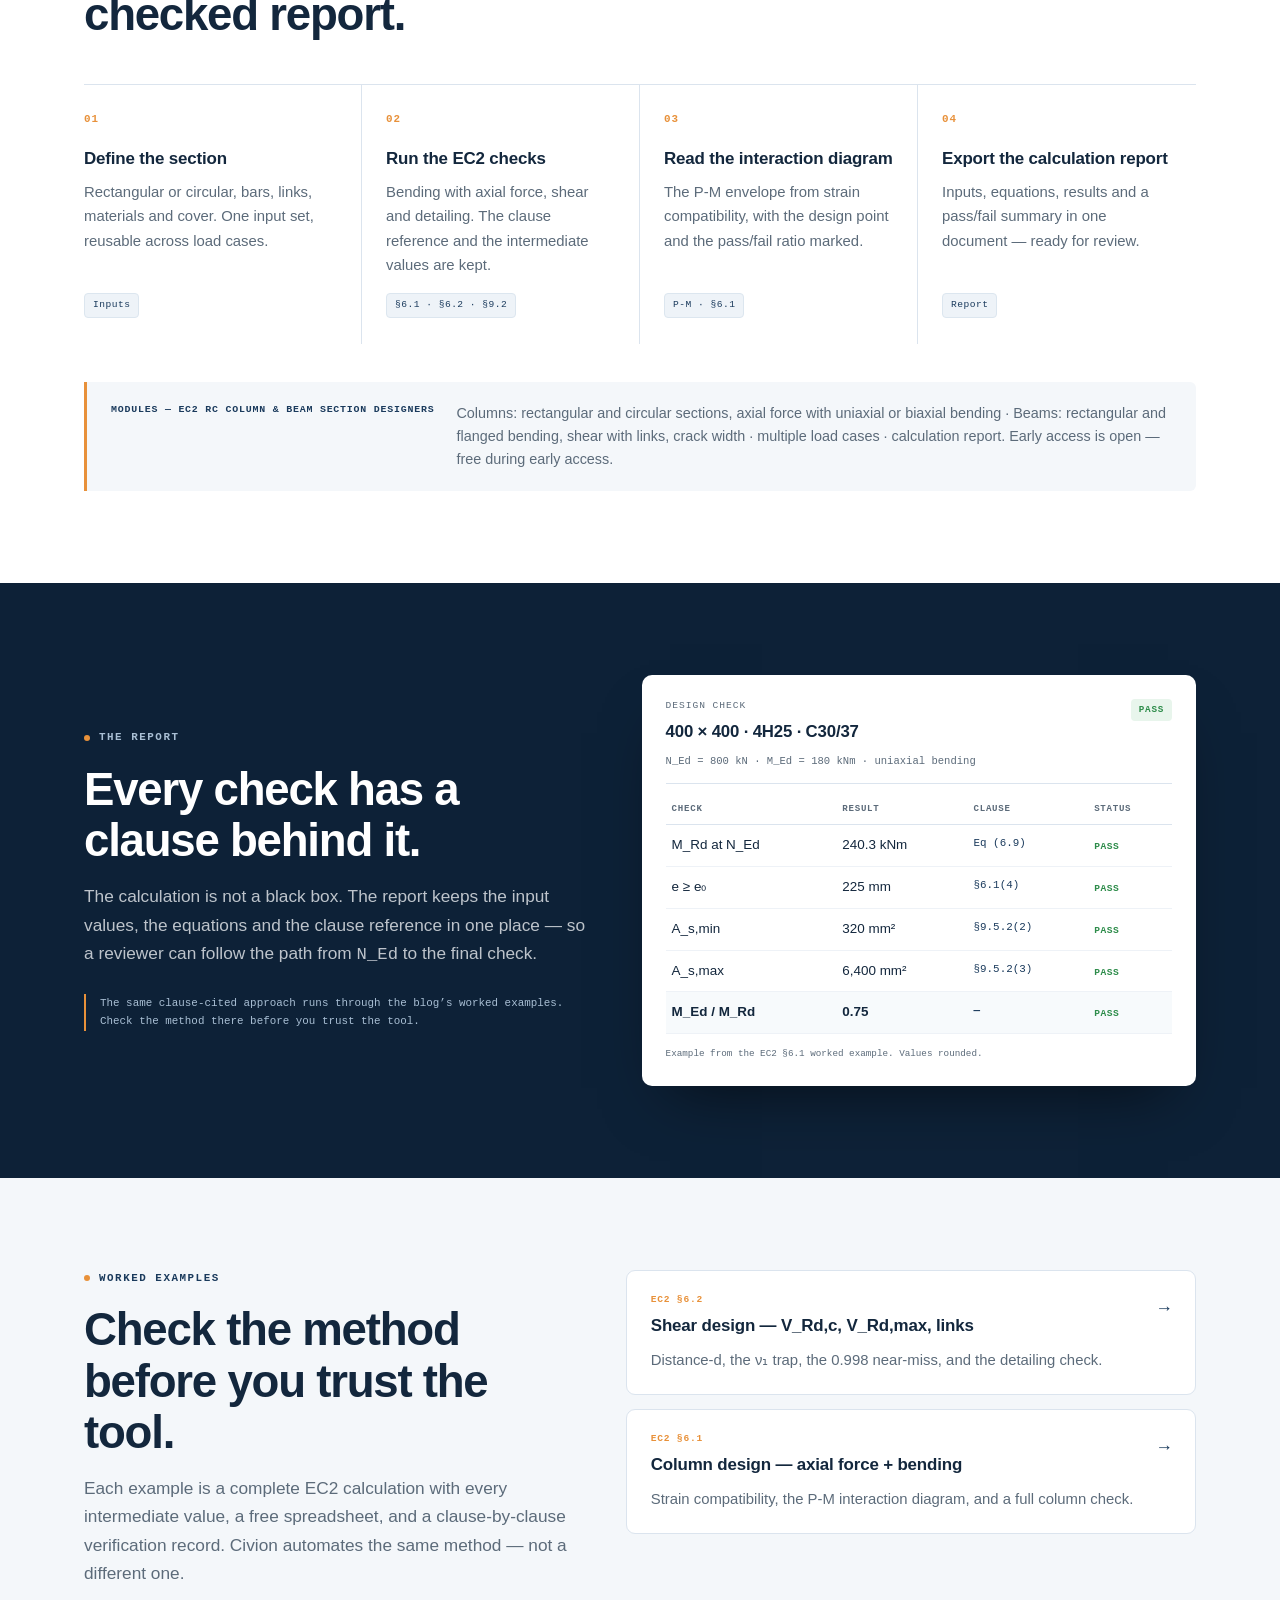
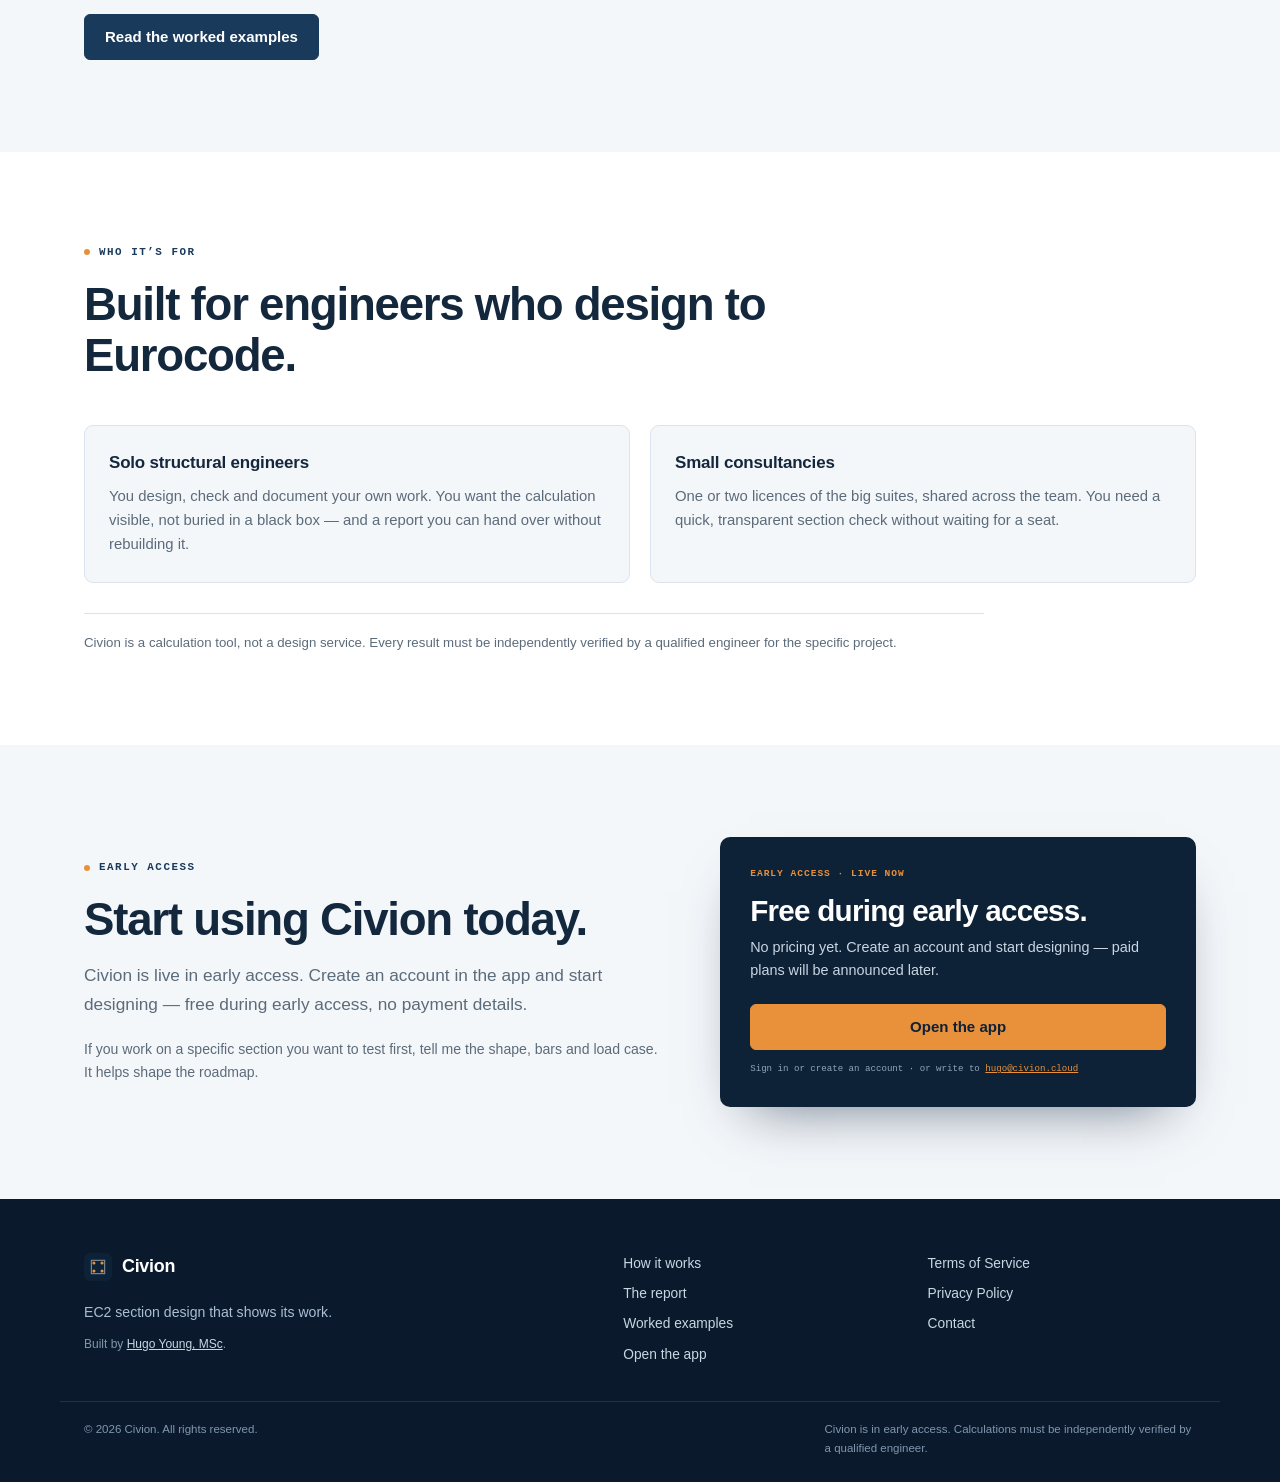
==== commit a9d61fac: "content: link the live app and refresh early-access copy - header, hero, early-access and footer CTA" ====
--- a/index.html
+++ b/index.html
@@ -4,24 +4,29 @@
   <meta charset="utf-8">
   <meta name="viewport" content="width=device-width, initial-scale=1">
   <title>Civion — EC2 reinforced concrete section design</title>
-  <meta name="description" content="Civion runs the EN 1992-1-1 checks, draws the P-M interaction diagram, and assembles the calculation report — with the clause behind every check. Early access for structural engineers.">
+  <meta name="description" content="Civion runs the EN 1992-1-1 checks, draws the P-M interaction diagram, and assembles the calculation report — with the clause behind every check. Early access is open for structural engineers.">
   <link rel="canonical" href="https://civion.cloud/">
   <meta name="theme-color" content="#0d2137">
 
   <meta property="og:type" content="website">
   <meta property="og:url" content="https://civion.cloud/">
   <meta property="og:title" content="Civion — EC2 section design that shows its work">
-  <meta property="og:description" content="EC2 checks, P-M interaction diagrams, and clause-cited calculation reports. In development; early access opening soon.">
+  <meta property="og:description" content="EC2 checks, P-M interaction diagrams, and clause-cited calculation reports. Early access is open.">
   <meta property="og:image" content="https://civion.cloud/assets/og.png">
   <meta property="og:image:width" content="1200">
   <meta property="og:image:height" content="630">
   <meta name="twitter:card" content="summary_large_image">
   <meta name="twitter:title" content="Civion — EC2 section design that shows its work">
-  <meta name="twitter:description" content="EC2 checks, P-M interaction diagrams, and clause-cited calculation reports. Early access opening soon.">
+  <meta name="twitter:description" content="EC2 checks, P-M interaction diagrams, and clause-cited calculation reports. Early access is open.">
   <meta name="twitter:image" content="https://civion.cloud/assets/og.png">
 
   <link rel="icon" href="assets/favicon.svg" type="image/svg+xml">
   <link rel="stylesheet" href="styles.css">
+
+  <!-- Google Search Console verification (keep this tag to stay verified).
+       A "Domain" property via DNS TXT at the registrar would additionally cover
+       app.civion.cloud when the app deploys. -->
+  <meta name="google-site-verification" content="kvHO2Pb_J3_wUOgqU8BCQHaKNRoY1Xh4Og24jwbXHXs" />
 </head>
 <body>
   <a class="skip-link" href="#main">Skip to content</a>
@@ -38,7 +43,7 @@
         <a href="#examples">Examples</a>
         <a href="#early-access">Early access</a>
       </nav>
-      <a class="btn btn-small btn-accent" href="mailto:hugo@civion.cloud?subject=Civion%20early%20access">Join the list</a>
+      <a class="btn btn-small btn-accent" href="https://app.civion.cloud">Open the app</a>
     </div>
   </header>
 
@@ -50,10 +55,10 @@
           <h1>Section design that<br><em>shows its work.</em></h1>
           <p class="lede">Civion runs the EN 1992-1-1 checks, draws the interaction diagram, and assembles the calculation report — with the clause behind every check. For engineers who still check the numbers.</p>
           <div class="hero-actions">
-            <a class="btn btn-accent" href="mailto:hugo@civion.cloud?subject=Civion%20early%20access">Join the early-access list</a>
+            <a class="btn btn-accent" href="https://app.civion.cloud">Open the app</a>
             <a class="btn btn-ghost" href="https://hugoyoungmsc.github.io/2026/10/24/ec2-shear-rectangular-beam-vertical-links.html">Read a worked example</a>
           </div>
-          <p class="hero-note">In development · Early access soon · No payment now</p>
+          <p class="hero-note">Early access is open · Free during early access · No payment now</p>
         </div>
 
         <div class="hero-visual">
@@ -136,8 +141,8 @@
           </article>
         </div>
         <div class="scope-strip">
-          <span class="mono">First module — EC2 RC Column Section Designer</span>
-          <p>Rectangular and circular sections · axial force with uniaxial or biaxial bending · shear · multiple load cases · calculation report. In development; early access will be limited.</p>
+          <span class="mono">Modules — EC2 RC Column &amp; Beam Section Designers</span>
+          <p>Columns: rectangular and circular sections, axial force with uniaxial or biaxial bending · Beams: rectangular and flanged bending, shear with links, crack width · multiple load cases · calculation report. Early access is open — free during early access.</p>
         </div>
       </div>
     </section>
@@ -225,16 +230,16 @@
       <div class="wrap cta-grid">
         <div>
           <p class="eyebrow"><span class="dot" aria-hidden="true"></span> Early access</p>
-          <h2>Get in before the beta opens.</h2>
-          <p class="lede">Civion is in active development. The early-access list gets one email when the beta opens — no newsletter, no payment details.</p>
-          <p class="cta-note">If you work on a specific section you want to test first, tell me the shape, bars and load case. It helps shape the beta.</p>
+          <h2>Start using Civion today.</h2>
+          <p class="lede">Civion is live in early access. Create an account in the app and start designing — free during early access, no payment details.</p>
+          <p class="cta-note">If you work on a specific section you want to test first, tell me the shape, bars and load case. It helps shape the roadmap.</p>
         </div>
         <div class="cta-card">
-          <span class="mono cta-kicker">Early-access beta</span>
+          <span class="mono cta-kicker">Early access · live now</span>
           <p class="cta-price">Free during early access.</p>
-          <p class="cta-sub">No pricing yet. Early-access members will hear first when paid plans are announced.</p>
-          <a class="btn btn-accent btn-block" href="mailto:hugo@civion.cloud?subject=Civion%20early%20access">Join the early-access list</a>
-          <p class="cta-fine">Opens your email app · or write to <a href="mailto:hugo@civion.cloud">hugo@civion.cloud</a></p>
+          <p class="cta-sub">No pricing yet. Create an account and start designing — paid plans will be announced later.</p>
+          <a class="btn btn-accent btn-block" href="https://app.civion.cloud">Open the app</a>
+          <p class="cta-fine">Sign in or create an account · or write to <a href="mailto:hugo@civion.cloud">hugo@civion.cloud</a></p>
         </div>
       </div>
     </section>
@@ -254,7 +259,7 @@
         <a href="#how">How it works</a>
         <a href="#report">The report</a>
         <a href="https://hugoyoungmsc.github.io/">Worked examples</a>
-        <a href="#early-access">Early access</a>
+        <a href="https://app.civion.cloud">Open the app</a>
       </nav>
       <nav class="footer-nav" aria-label="Legal">
         <a href="terms.html">Terms of Service</a>
@@ -264,7 +269,7 @@
     </div>
     <div class="wrap footer-bottom">
       <p>© 2026 Civion. All rights reserved.</p>
-      <p class="footer-fine">Civion is in development. Calculations must be independently verified by a qualified engineer.</p>
+      <p class="footer-fine">Civion is in early access. Calculations must be independently verified by a qualified engineer.</p>
     </div>
   </footer>
 </body>
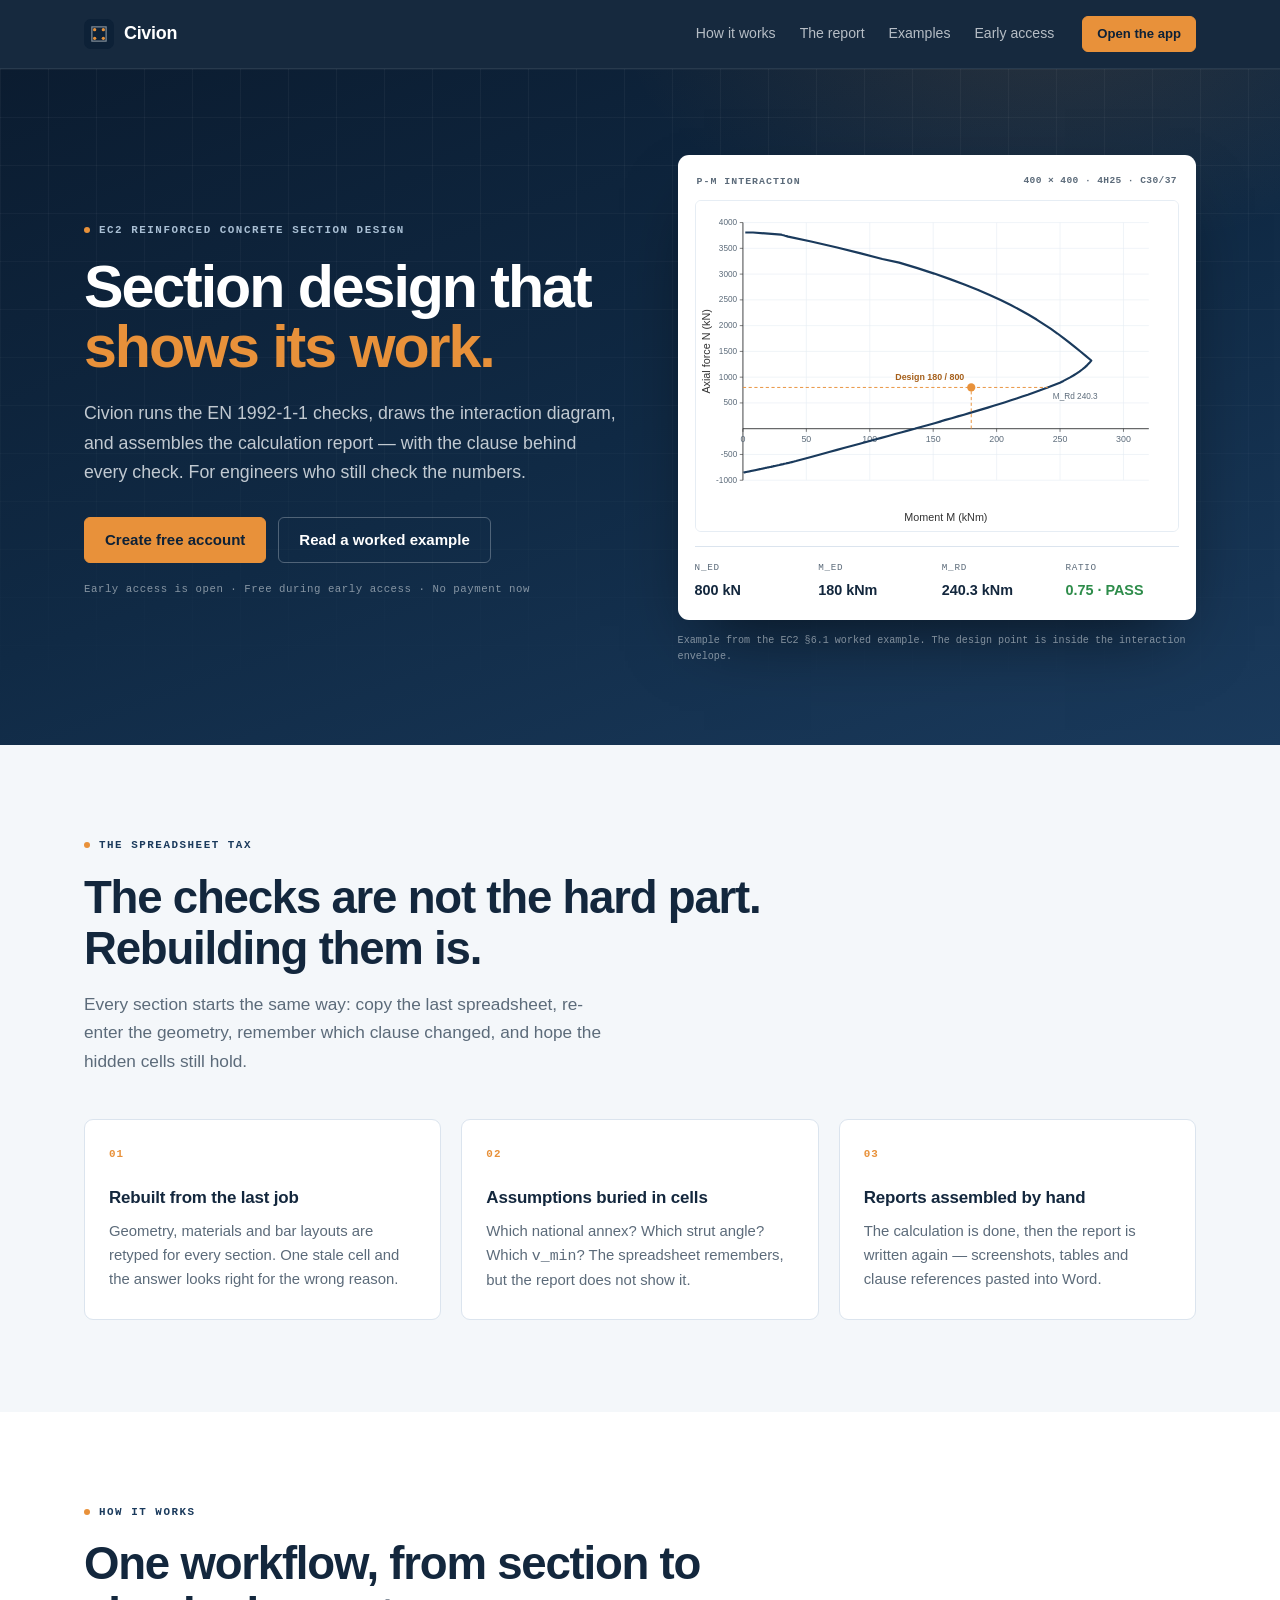
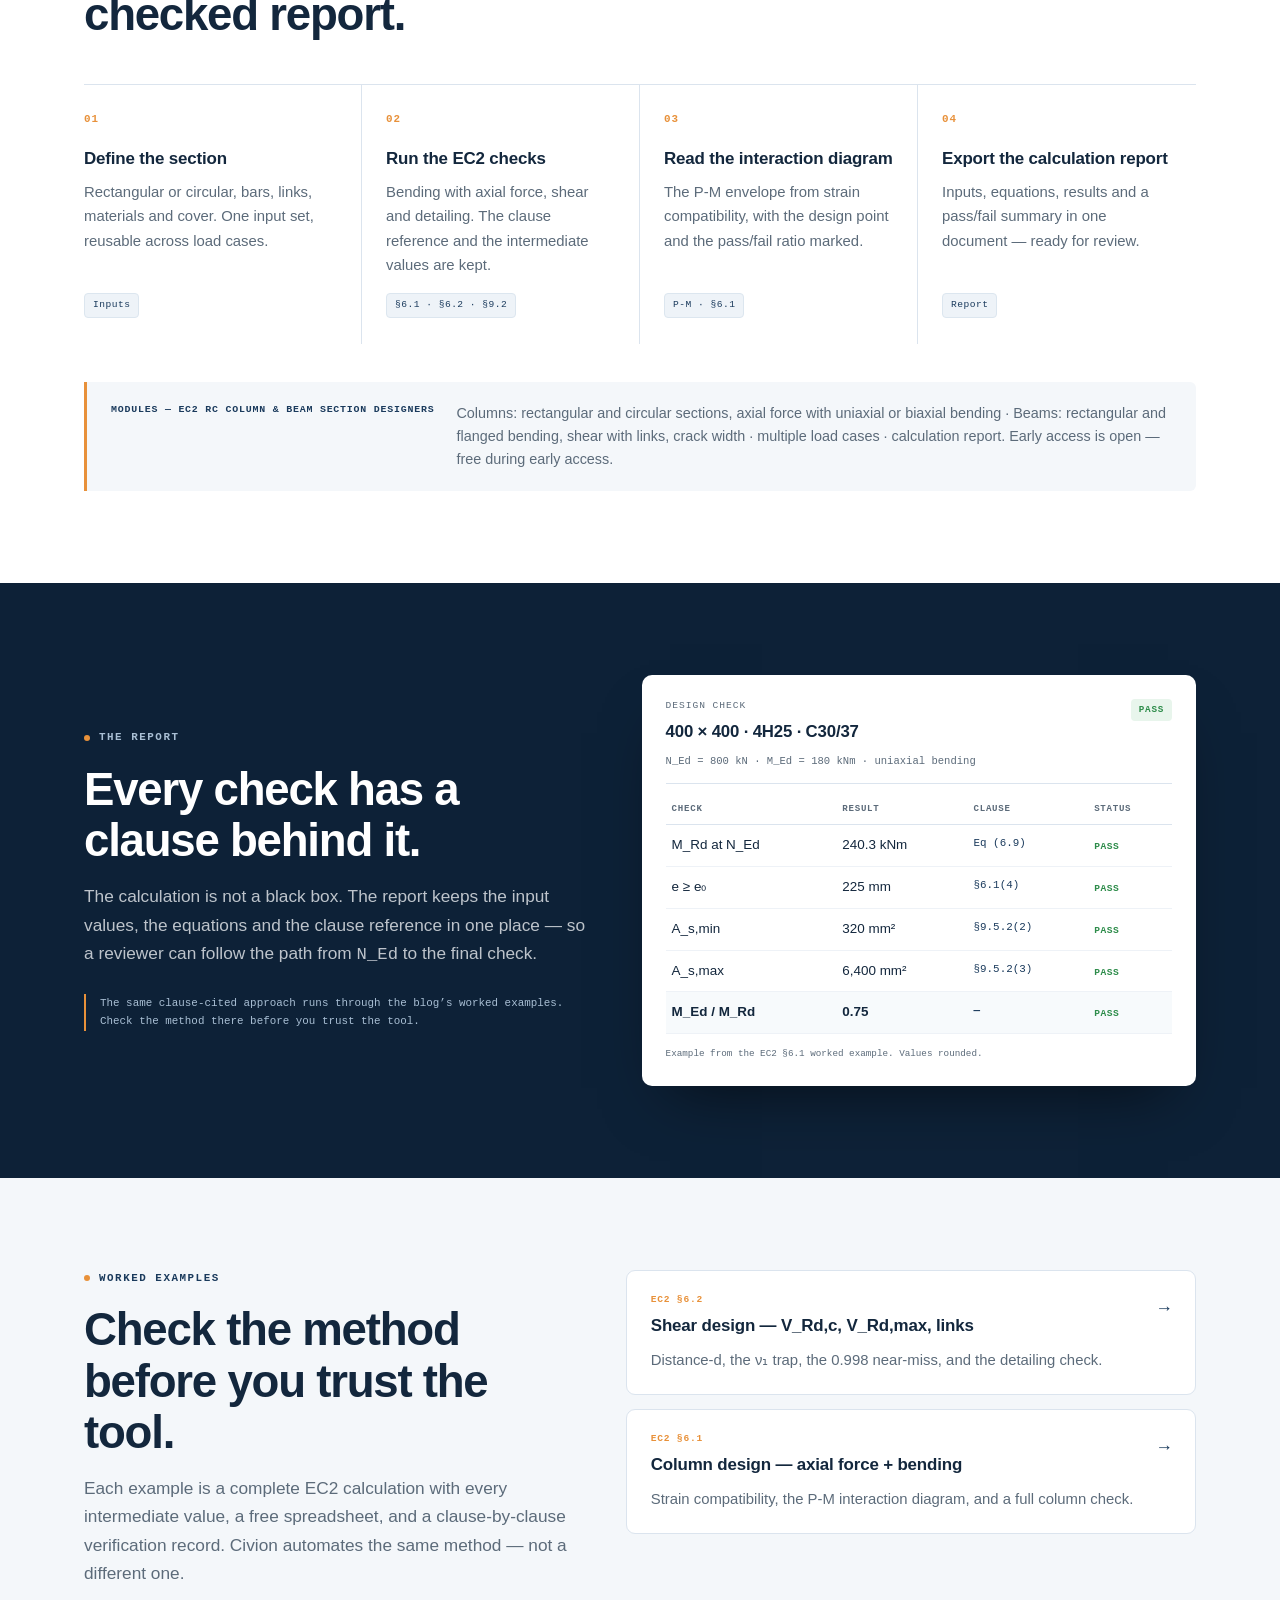
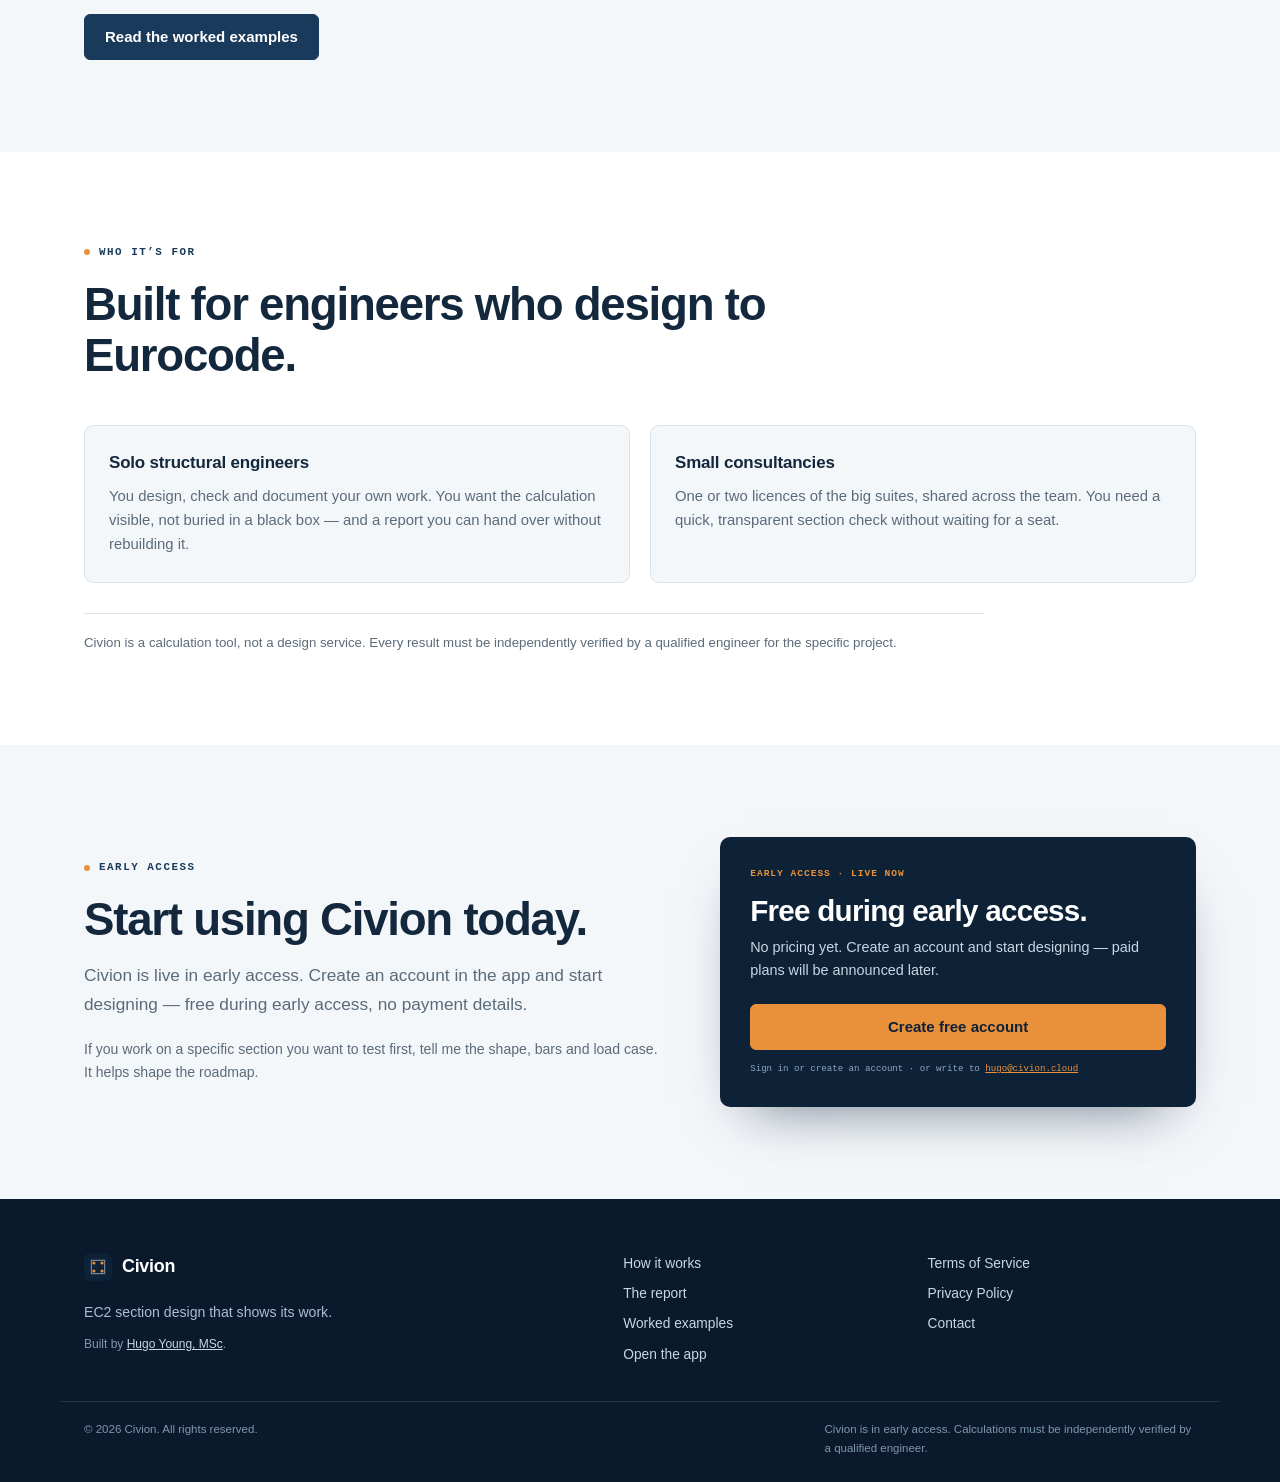
==== commit f884d0ee: "content: primary CTAs open the app signup; sitemap lastmod Hero and the main CTA now link app.civion" ====
--- a/index.html
+++ b/index.html
@@ -55,7 +55,7 @@
           <h1>Section design that<br><em>shows its work.</em></h1>
           <p class="lede">Civion runs the EN 1992-1-1 checks, draws the interaction diagram, and assembles the calculation report — with the clause behind every check. For engineers who still check the numbers.</p>
           <div class="hero-actions">
-            <a class="btn btn-accent" href="https://app.civion.cloud">Open the app</a>
+            <a class="btn btn-accent" href="https://app.civion.cloud/register">Create free account</a>
             <a class="btn btn-ghost" href="https://hugoyoungmsc.github.io/2026/10/24/ec2-shear-rectangular-beam-vertical-links.html">Read a worked example</a>
           </div>
           <p class="hero-note">Early access is open · Free during early access · No payment now</p>
@@ -238,7 +238,7 @@
           <span class="mono cta-kicker">Early access · live now</span>
           <p class="cta-price">Free during early access.</p>
           <p class="cta-sub">No pricing yet. Create an account and start designing — paid plans will be announced later.</p>
-          <a class="btn btn-accent btn-block" href="https://app.civion.cloud">Open the app</a>
+          <a class="btn btn-accent btn-block" href="https://app.civion.cloud/register">Create free account</a>
           <p class="cta-fine">Sign in or create an account · or write to <a href="mailto:hugo@civion.cloud">hugo@civion.cloud</a></p>
         </div>
       </div>
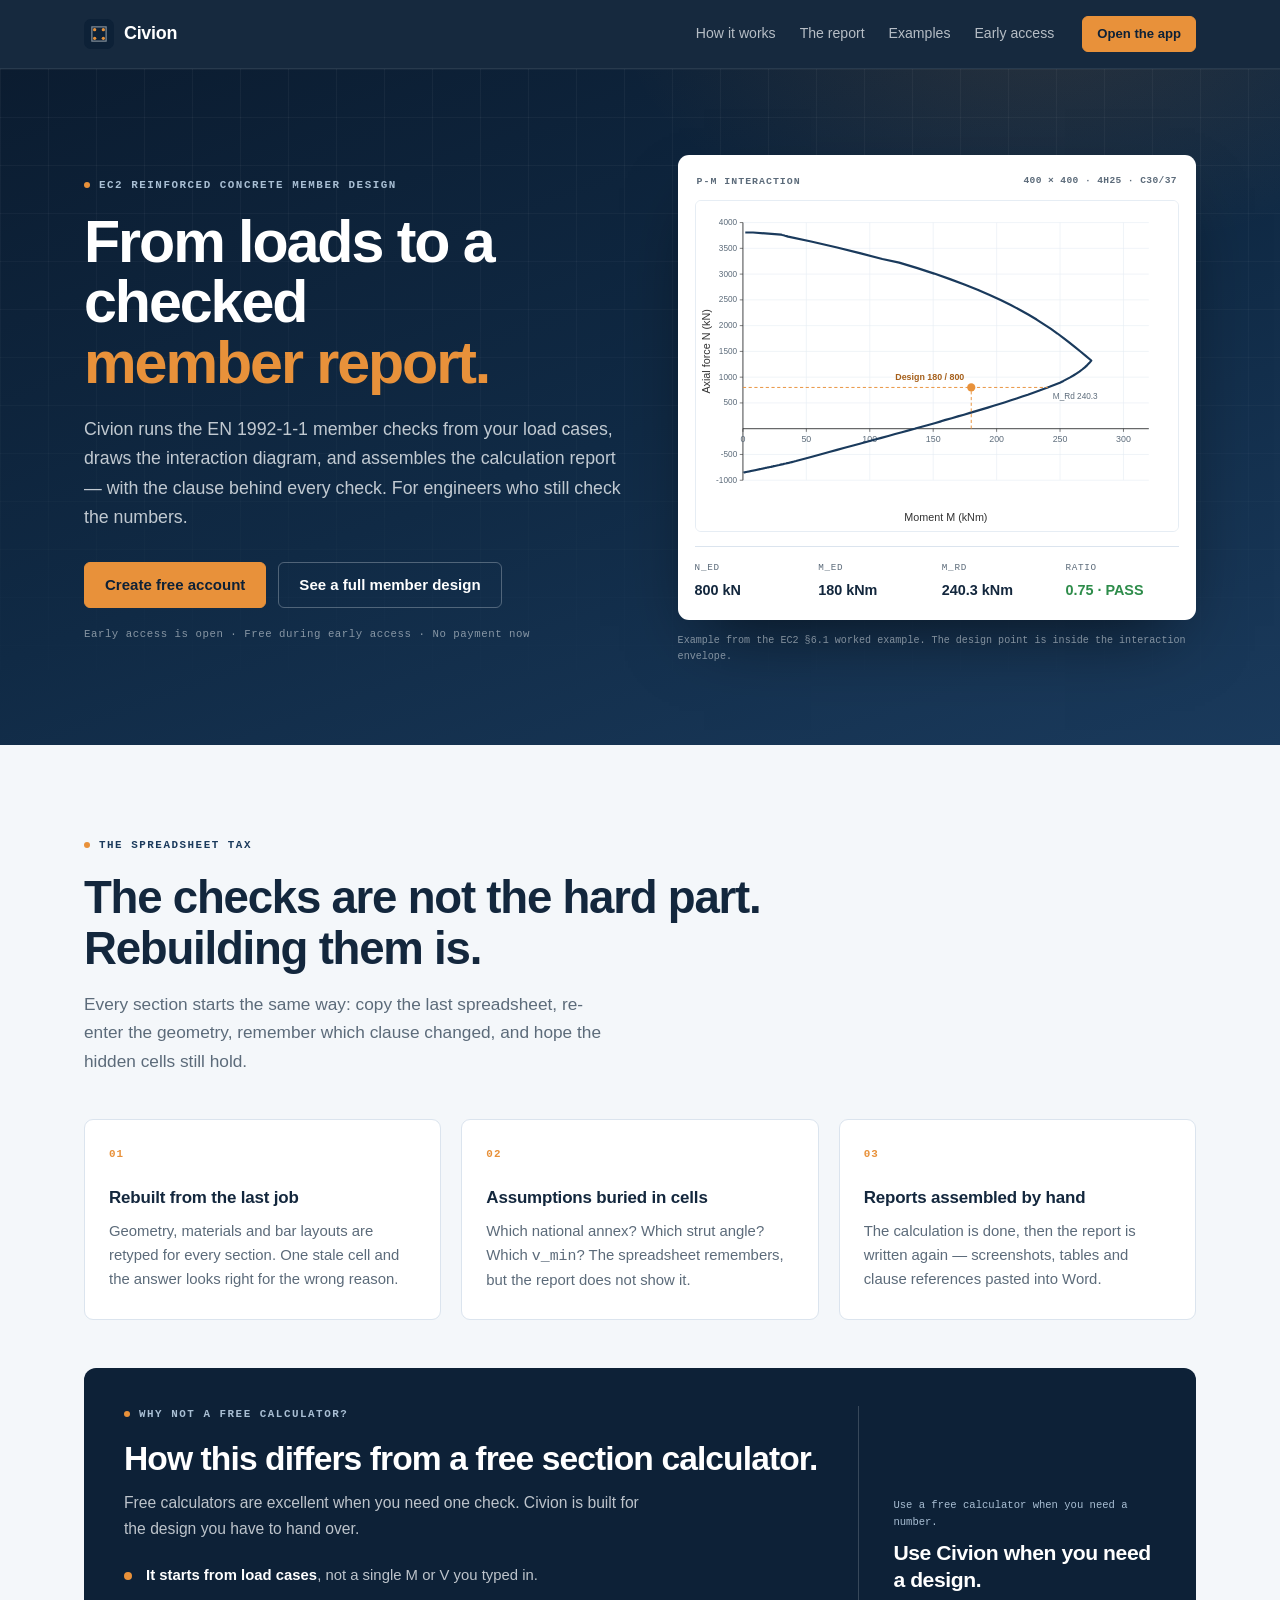
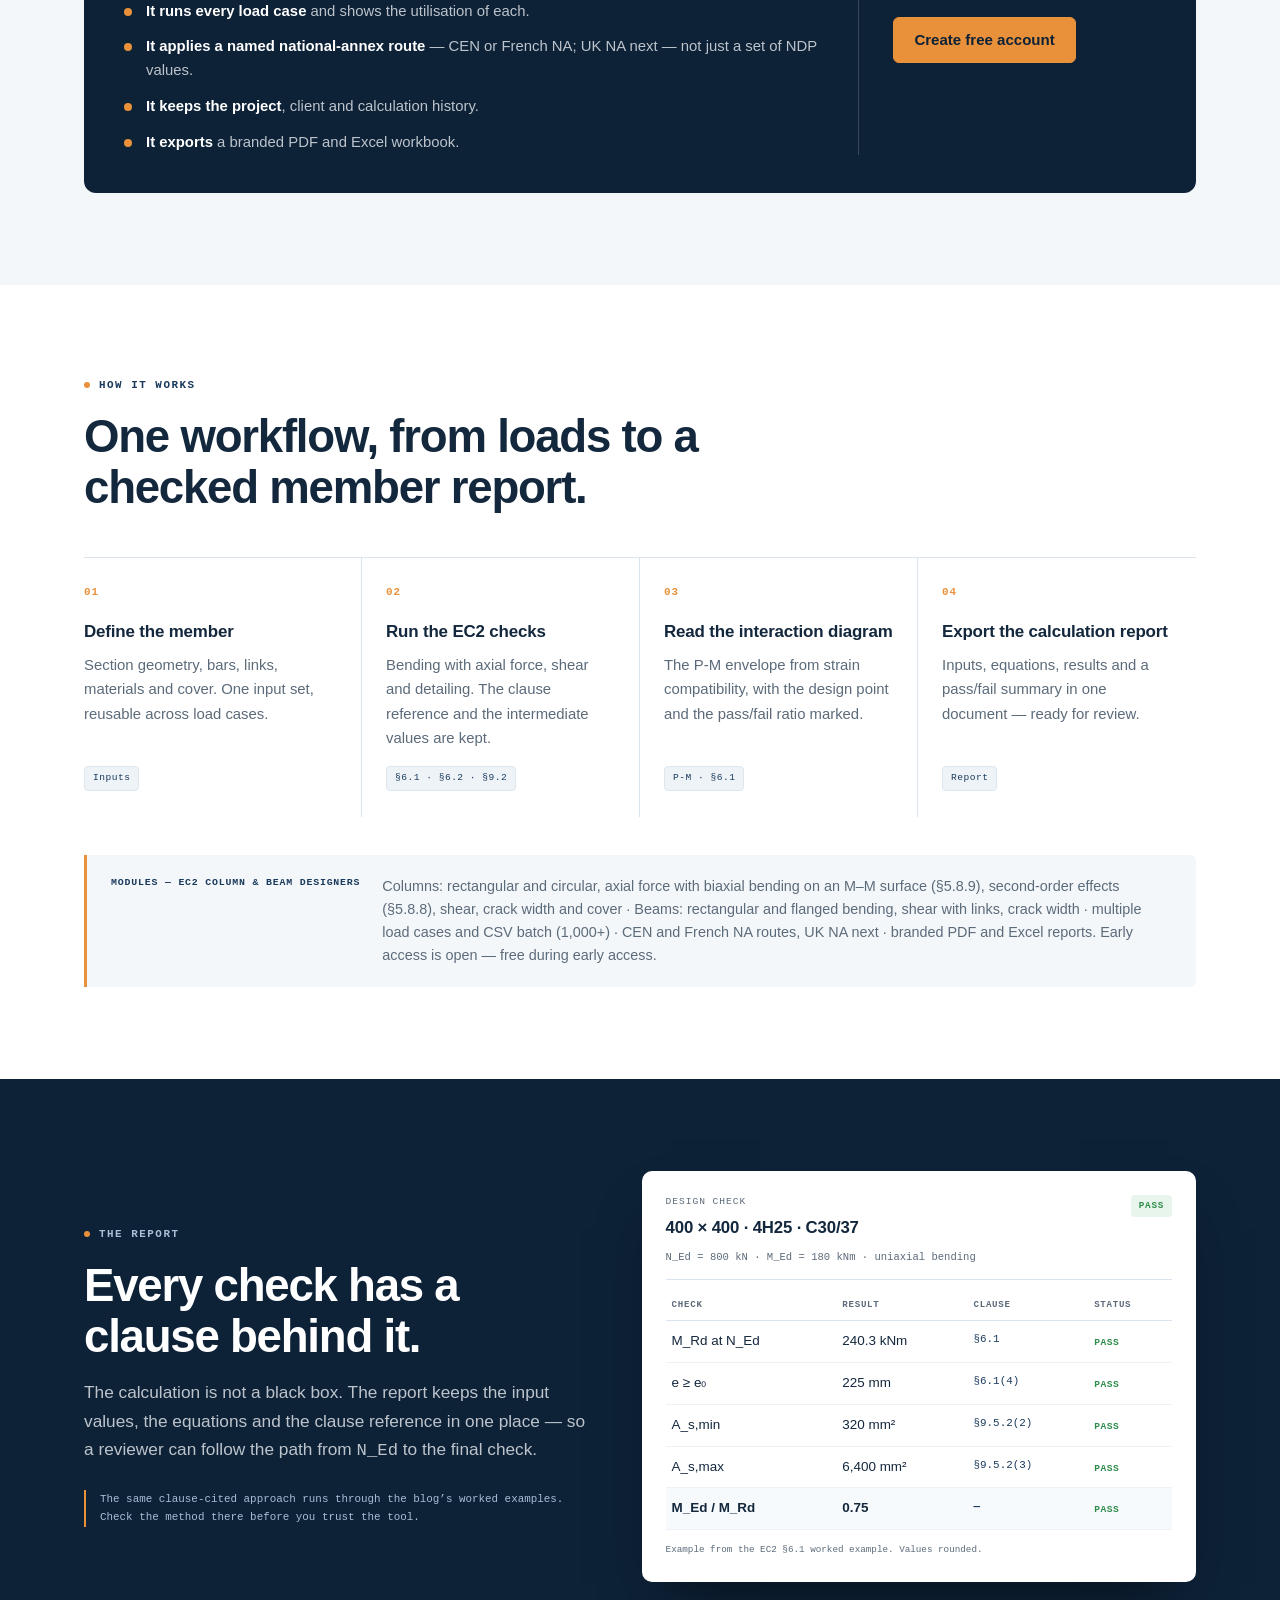
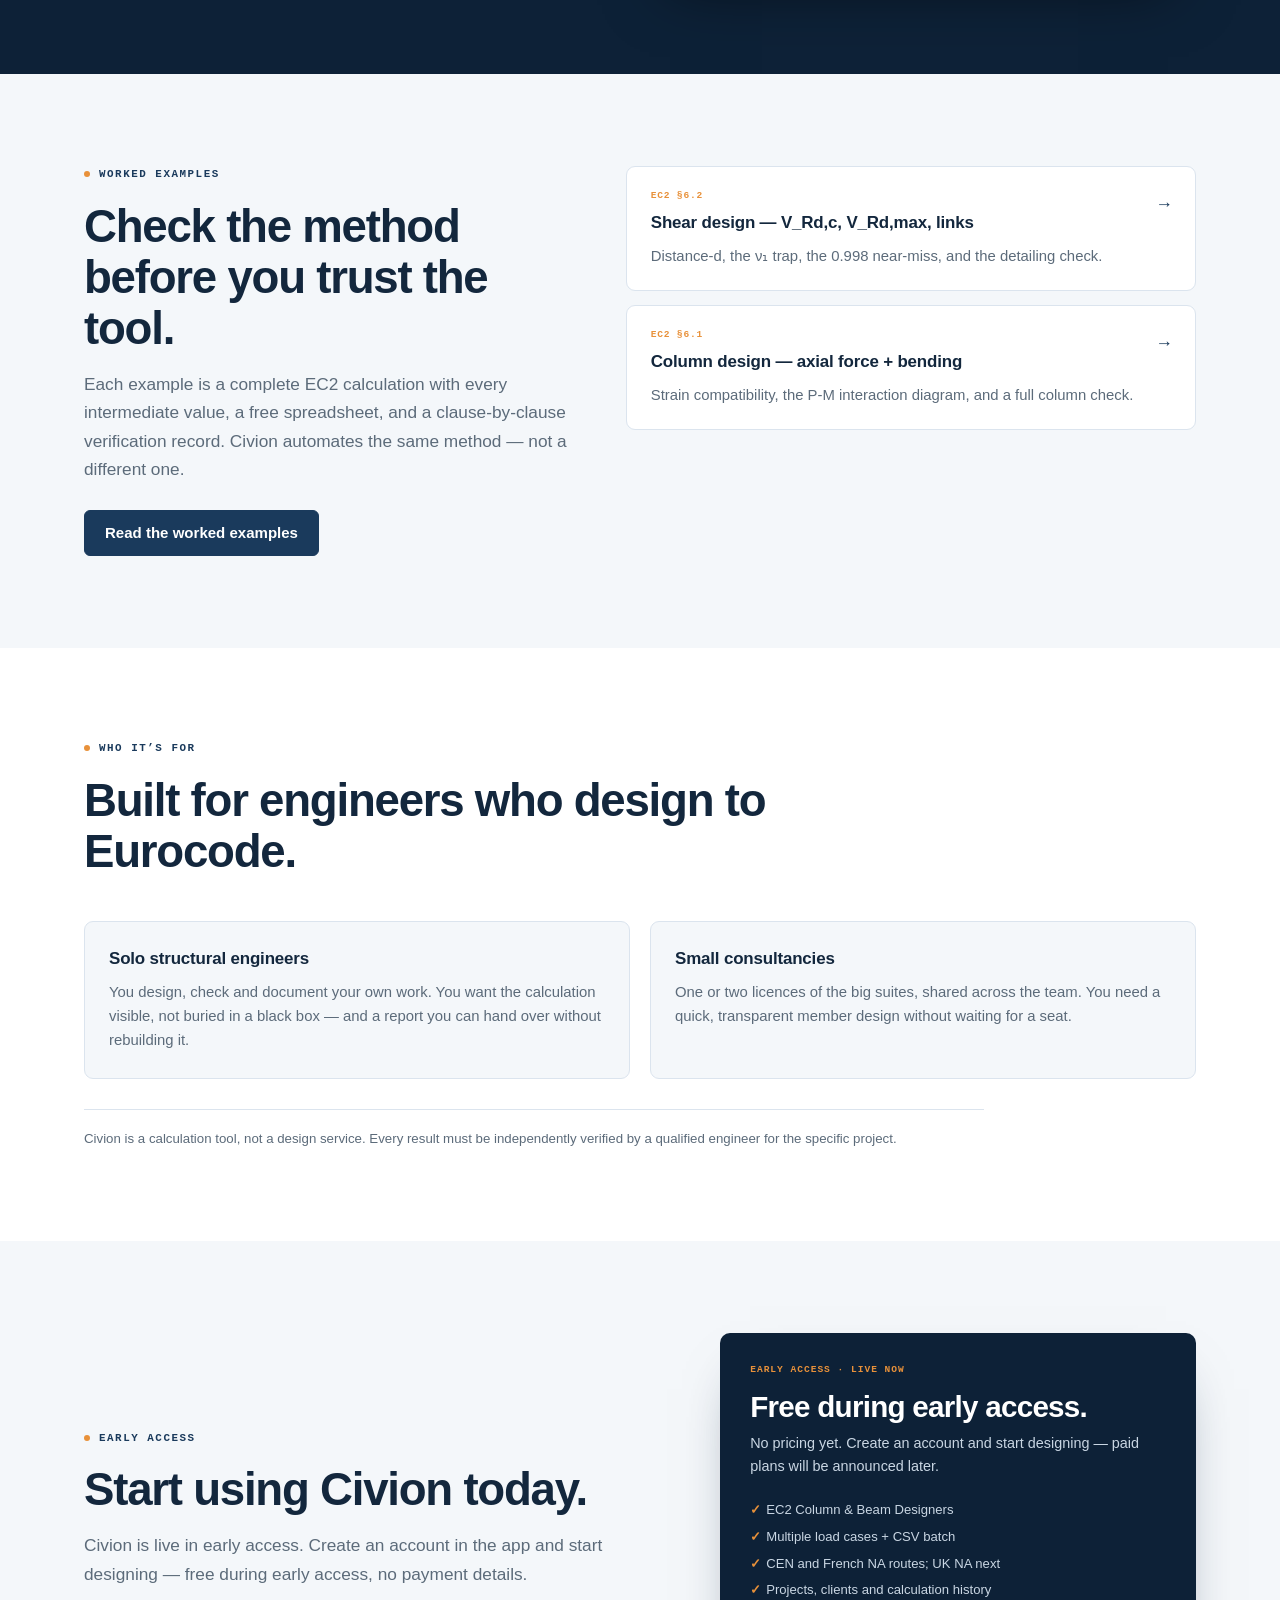
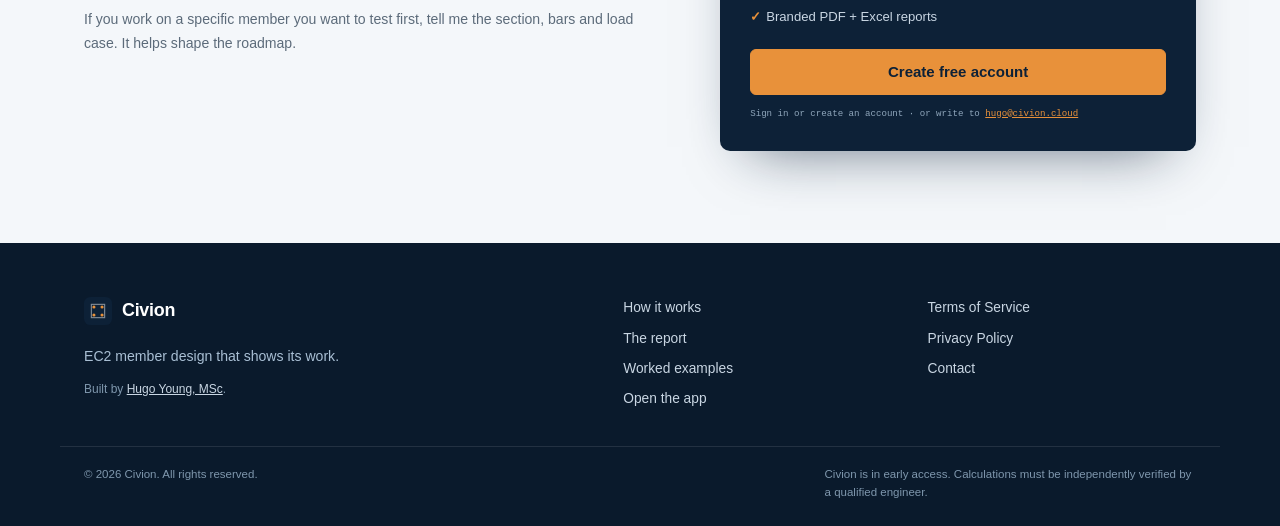
==== commit f387d867: "content: reposition as EC2 member design - Hero, title, OG/Twitter and footer move from section to m" ====
--- a/index.html
+++ b/index.html
@@ -3,21 +3,21 @@
 <head>
   <meta charset="utf-8">
   <meta name="viewport" content="width=device-width, initial-scale=1">
-  <title>Civion — EC2 reinforced concrete section design</title>
-  <meta name="description" content="Civion runs the EN 1992-1-1 checks, draws the P-M interaction diagram, and assembles the calculation report — with the clause behind every check. Early access is open for structural engineers.">
+  <title>Civion — EC2 reinforced concrete member design</title>
+  <meta name="description" content="Civion runs the EN 1992-1-1 member checks from your load cases, draws the interaction diagram, and assembles the calculation report — with the clause behind every check. Early access is open for structural engineers.">
   <link rel="canonical" href="https://civion.cloud/">
   <meta name="theme-color" content="#0d2137">
 
   <meta property="og:type" content="website">
   <meta property="og:url" content="https://civion.cloud/">
-  <meta property="og:title" content="Civion — EC2 section design that shows its work">
-  <meta property="og:description" content="EC2 checks, P-M interaction diagrams, and clause-cited calculation reports. Early access is open.">
+  <meta property="og:title" content="Civion — EC2 member design that shows its work">
+  <meta property="og:description" content="From load cases to a checked member report — EC2 checks, national-annex routes, and clause-cited reports. Early access is open.">
   <meta property="og:image" content="https://civion.cloud/assets/og.png">
   <meta property="og:image:width" content="1200">
   <meta property="og:image:height" content="630">
   <meta name="twitter:card" content="summary_large_image">
-  <meta name="twitter:title" content="Civion — EC2 section design that shows its work">
-  <meta name="twitter:description" content="EC2 checks, P-M interaction diagrams, and clause-cited calculation reports. Early access is open.">
+  <meta name="twitter:title" content="Civion — EC2 member design that shows its work">
+  <meta name="twitter:description" content="From load cases to a checked member report — EC2 checks, national-annex routes, and clause-cited reports. Early access is open.">
   <meta name="twitter:image" content="https://civion.cloud/assets/og.png">
 
   <link rel="icon" href="assets/favicon.svg" type="image/svg+xml">
@@ -51,12 +51,12 @@
     <section class="hero">
       <div class="wrap hero-grid">
         <div class="hero-copy">
-          <p class="eyebrow"><span class="dot" aria-hidden="true"></span> EC2 reinforced concrete section design</p>
-          <h1>Section design that<br><em>shows its work.</em></h1>
-          <p class="lede">Civion runs the EN 1992-1-1 checks, draws the interaction diagram, and assembles the calculation report — with the clause behind every check. For engineers who still check the numbers.</p>
+          <p class="eyebrow"><span class="dot" aria-hidden="true"></span> EC2 reinforced concrete member design</p>
+          <h1>From loads to a checked<br><em>member report.</em></h1>
+          <p class="lede">Civion runs the EN 1992-1-1 member checks from your load cases, draws the interaction diagram, and assembles the calculation report — with the clause behind every check. For engineers who still check the numbers.</p>
           <div class="hero-actions">
             <a class="btn btn-accent" href="https://app.civion.cloud/register">Create free account</a>
-            <a class="btn btn-ghost" href="https://hugoyoungmsc.github.io/2026/10/24/ec2-shear-rectangular-beam-vertical-links.html">Read a worked example</a>
+            <a class="btn btn-ghost" href="https://hugoyoungmsc.github.io/2026/11/23/ec2-bending-rectangular-beam.html">See a full member design</a>
           </div>
           <p class="hero-note">Early access is open · Free during early access · No payment now</p>
         </div>
@@ -105,6 +105,26 @@
             <p>The calculation is done, then the report is written again — screenshots, tables and clause references pasted into Word.</p>
           </article>
         </div>
+
+        <div class="difference-panel">
+          <div class="difference-copy">
+            <p class="eyebrow"><span class="dot" aria-hidden="true"></span> Why not a free calculator?</p>
+            <h2>How this differs from a free section calculator.</h2>
+            <p class="difference-lede">Free calculators are excellent when you need one check. Civion is built for the design you have to hand over.</p>
+            <ul class="difference-list">
+              <li><strong>It starts from load cases</strong>, not a single M or V you typed in.</li>
+              <li><strong>It runs every load case</strong> and shows the utilisation of each.</li>
+              <li><strong>It applies a named national-annex route</strong> — CEN or French NA; UK NA next — not just a set of NDP values.</li>
+              <li><strong>It keeps the project</strong>, client and calculation history.</li>
+              <li><strong>It exports</strong> a branded PDF and Excel workbook.</li>
+            </ul>
+          </div>
+          <aside class="difference-cta">
+            <p class="mono">Use a free calculator when you need a number.</p>
+            <p class="difference-cta-line">Use Civion when you need a design.</p>
+            <a class="btn btn-accent" href="https://app.civion.cloud/register">Create free account</a>
+          </aside>
+        </div>
       </div>
     </section>
 
@@ -112,13 +132,13 @@
       <div class="wrap">
         <div class="section-head">
           <p class="eyebrow"><span class="dot" aria-hidden="true"></span> How it works</p>
-          <h2>One workflow, from section to checked report.</h2>
+          <h2>One workflow, from loads to a checked member report.</h2>
         </div>
         <div class="steps">
           <article class="step">
             <span class="step-num mono">01</span>
-            <h3>Define the section</h3>
-            <p>Rectangular or circular, bars, links, materials and cover. One input set, reusable across load cases.</p>
+            <h3>Define the member</h3>
+            <p>Section geometry, bars, links, materials and cover. One input set, reusable across load cases.</p>
             <span class="tag mono">Inputs</span>
           </article>
           <article class="step">
@@ -141,8 +161,8 @@
           </article>
         </div>
         <div class="scope-strip">
-          <span class="mono">Modules — EC2 RC Column &amp; Beam Section Designers</span>
-          <p>Columns: rectangular and circular sections, axial force with uniaxial or biaxial bending · Beams: rectangular and flanged bending, shear with links, crack width · multiple load cases · calculation report. Early access is open — free during early access.</p>
+          <span class="mono">Modules — EC2 Column &amp; Beam Designers</span>
+          <p>Columns: rectangular and circular, axial force with biaxial bending on an M–M surface (§5.8.9), second-order effects (§5.8.8), shear, crack width and cover · Beams: rectangular and flanged bending, shear with links, crack width · multiple load cases and CSV batch (1,000+) · CEN and French NA routes, UK NA next · branded PDF and Excel reports. Early access is open — free during early access.</p>
         </div>
       </div>
     </section>
@@ -169,7 +189,7 @@
               <tr><th scope="col">Check</th><th scope="col">Result</th><th scope="col">Clause</th><th scope="col">Status</th></tr>
             </thead>
             <tbody>
-              <tr><td>M_Rd at N_Ed</td><td>240.3 kNm</td><td class="mono">Eq (6.9)</td><td><span class="status">PASS</span></td></tr>
+              <tr><td>M_Rd at N_Ed</td><td>240.3 kNm</td><td class="mono">§6.1</td><td><span class="status">PASS</span></td></tr>
               <tr><td>e ≥ e₀</td><td>225 mm</td><td class="mono">§6.1(4)</td><td><span class="status">PASS</span></td></tr>
               <tr><td>A_s,min</td><td>320 mm²</td><td class="mono">§9.5.2(2)</td><td><span class="status">PASS</span></td></tr>
               <tr><td>A_s,max</td><td>6,400 mm²</td><td class="mono">§9.5.2(3)</td><td><span class="status">PASS</span></td></tr>
@@ -219,7 +239,7 @@
           </article>
           <article class="who-card">
             <h3>Small consultancies</h3>
-            <p>One or two licences of the big suites, shared across the team. You need a quick, transparent section check without waiting for a seat.</p>
+            <p>One or two licences of the big suites, shared across the team. You need a quick, transparent member design without waiting for a seat.</p>
           </article>
         </div>
         <p class="disclaimer">Civion is a calculation tool, not a design service. Every result must be independently verified by a qualified engineer for the specific project.</p>
@@ -232,12 +252,19 @@
           <p class="eyebrow"><span class="dot" aria-hidden="true"></span> Early access</p>
           <h2>Start using Civion today.</h2>
           <p class="lede">Civion is live in early access. Create an account in the app and start designing — free during early access, no payment details.</p>
-          <p class="cta-note">If you work on a specific section you want to test first, tell me the shape, bars and load case. It helps shape the roadmap.</p>
+          <p class="cta-note">If you work on a specific member you want to test first, tell me the section, bars and load case. It helps shape the roadmap.</p>
         </div>
         <div class="cta-card">
           <span class="mono cta-kicker">Early access · live now</span>
           <p class="cta-price">Free during early access.</p>
           <p class="cta-sub">No pricing yet. Create an account and start designing — paid plans will be announced later.</p>
+          <ul class="cta-includes">
+            <li>EC2 Column &amp; Beam Designers</li>
+            <li>Multiple load cases + CSV batch</li>
+            <li>CEN and French NA routes; UK NA next</li>
+            <li>Projects, clients and calculation history</li>
+            <li>Branded PDF + Excel reports</li>
+          </ul>
           <a class="btn btn-accent btn-block" href="https://app.civion.cloud/register">Create free account</a>
           <p class="cta-fine">Sign in or create an account · or write to <a href="mailto:hugo@civion.cloud">hugo@civion.cloud</a></p>
         </div>
@@ -252,7 +279,7 @@
           <img src="assets/civion-mark.svg" width="28" height="28" alt="">
           <span>Civion</span>
         </a>
-        <p>EC2 section design that shows its work.</p>
+        <p>EC2 member design that shows its work.</p>
         <p class="footer-fine">Built by <a href="https://hugoyoungmsc.github.io/">Hugo Young, MSc</a>.</p>
       </div>
       <nav class="footer-nav" aria-label="Footer">
--- a/styles.css
+++ b/styles.css
@@ -404,6 +404,99 @@
   color: var(--muted);
 }
 
+/* Category contrast */
+.difference-panel {
+  display: grid;
+  grid-template-columns: 1.4fr 0.6fr;
+  gap: 40px;
+  margin-top: 48px;
+  padding: 38px 40px;
+  background: var(--navy);
+  border-radius: 12px;
+  color: var(--white);
+}
+.difference-panel .eyebrow { color: #a9bfd4; }
+.difference-panel h2 {
+  margin-bottom: 12px;
+  font-size: clamp(1.55rem, 2.7vw, 2.1rem);
+  color: var(--white);
+}
+.difference-lede {
+  margin: 0 0 22px;
+  max-width: 60ch;
+  font-size: 0.98rem;
+  line-height: 1.65;
+  color: rgba(244, 247, 250, 0.76);
+}
+.difference-list {
+  margin: 0;
+  padding: 0;
+  list-style: none;
+  display: grid;
+  gap: 12px;
+}
+.difference-list li {
+  position: relative;
+  padding-left: 22px;
+  font-size: 0.93rem;
+  line-height: 1.6;
+  color: rgba(244, 247, 250, 0.76);
+}
+.difference-list li::before {
+  content: "";
+  position: absolute;
+  left: 0;
+  top: 0.55em;
+  width: 8px;
+  height: 8px;
+  border-radius: 50%;
+  background: var(--orange);
+}
+.difference-list strong { color: var(--white); font-weight: 650; }
+.difference-cta {
+  display: flex;
+  flex-direction: column;
+  justify-content: center;
+  gap: 10px;
+  padding-left: 34px;
+  border-left: 1px solid rgba(244, 247, 250, 0.18);
+}
+.difference-cta .mono {
+  margin: 0;
+  font-size: 0.66rem;
+  line-height: 1.6;
+  color: #a9bfd4;
+}
+.difference-cta-line {
+  margin: 0 0 14px;
+  font-size: 1.32rem;
+  font-weight: 700;
+  line-height: 1.25;
+  letter-spacing: -0.02em;
+  color: var(--white);
+}
+.difference-cta .btn { align-self: flex-start; }
+
+/* CTA includes */
+.cta-includes {
+  margin: 0 0 22px;
+  padding: 0;
+  list-style: none;
+  display: grid;
+  gap: 7px;
+  font-size: 0.82rem;
+  line-height: 1.5;
+  color: #c9d6e3;
+}
+.cta-includes li { position: relative; padding-left: 16px; }
+.cta-includes li::before {
+  content: "✓";
+  position: absolute;
+  left: 0;
+  color: var(--orange);
+  font-weight: 700;
+}
+
 /* Report */
 .report-grid {
   display: grid;
@@ -687,6 +780,13 @@
 @media (max-width: 900px) {
   .nav { display: none; }
   .header-inner { gap: 16px; }
+  .difference-panel { grid-template-columns: 1fr; gap: 26px; padding: 30px 24px; }
+  .difference-cta {
+    padding-left: 0;
+    padding-top: 24px;
+    border-left: 0;
+    border-top: 1px solid rgba(244, 247, 250, 0.18);
+  }
 }
 
 @media (max-width: 780px) {
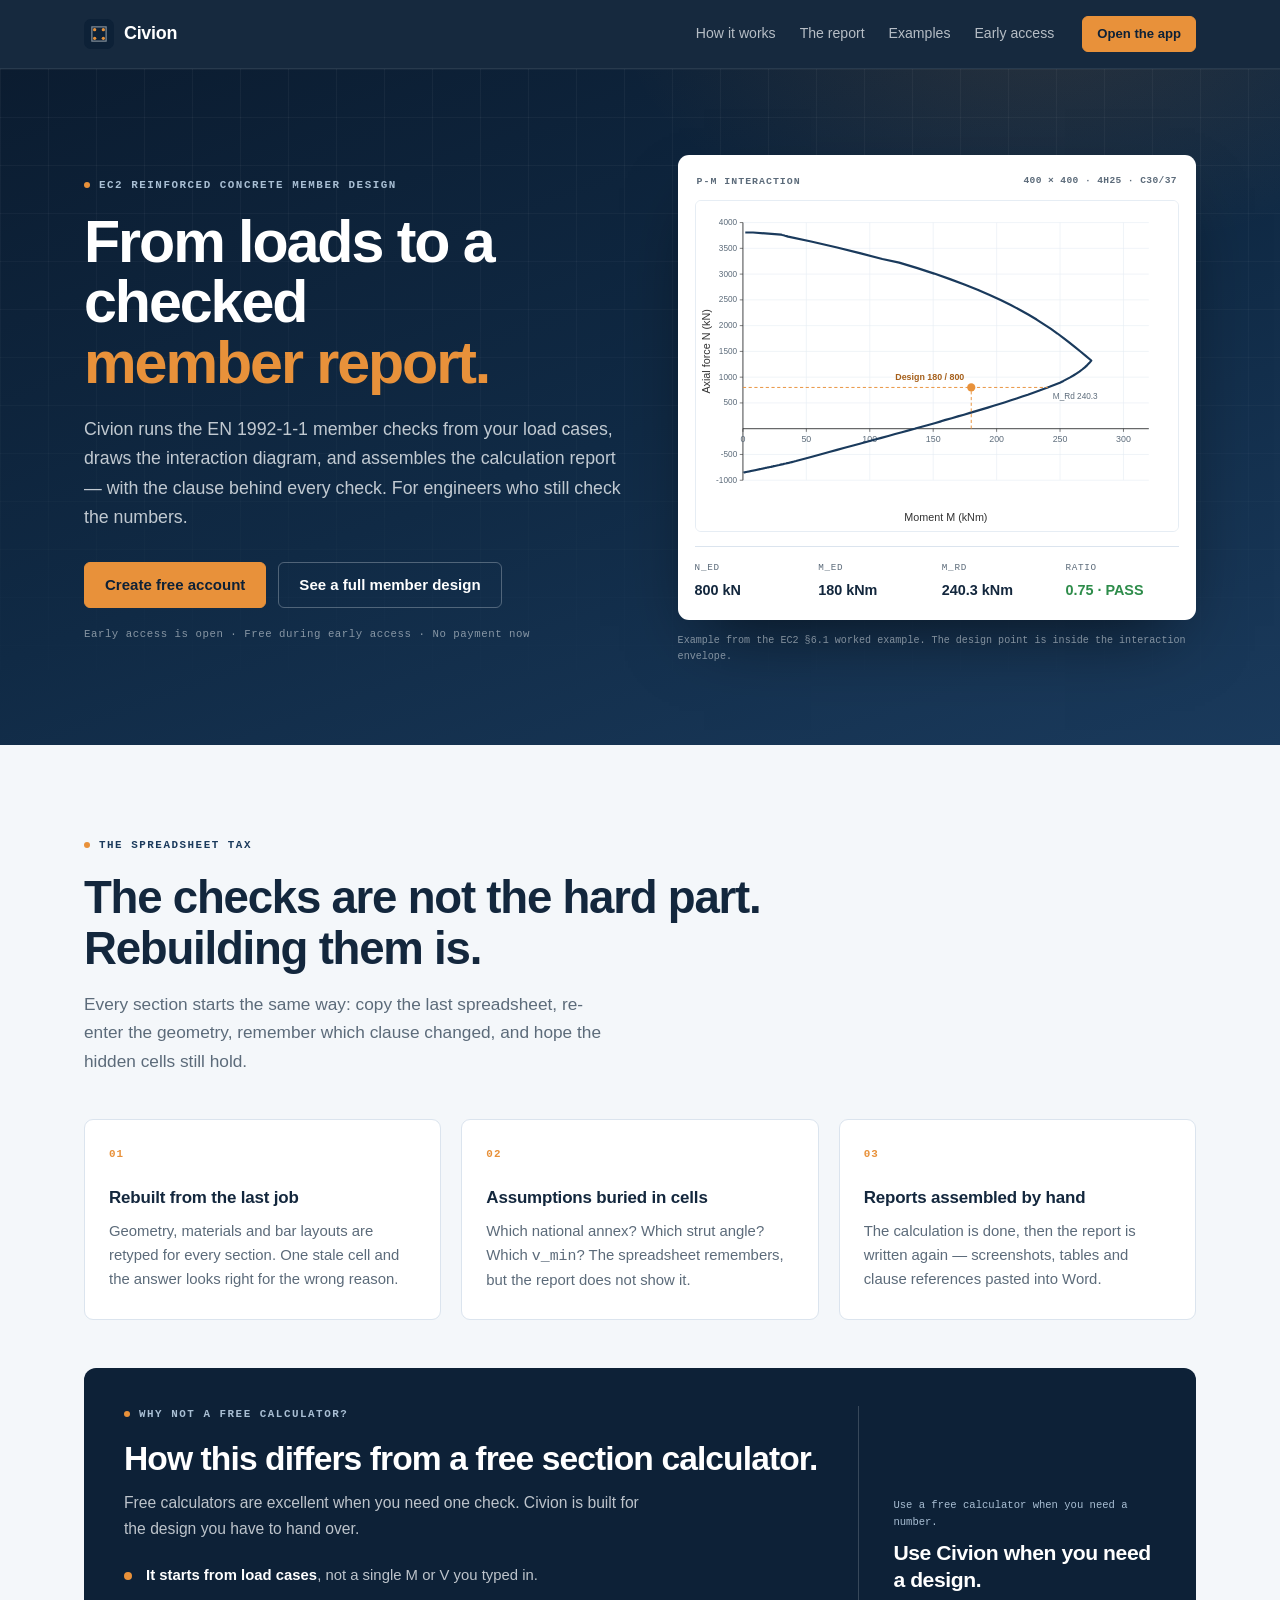
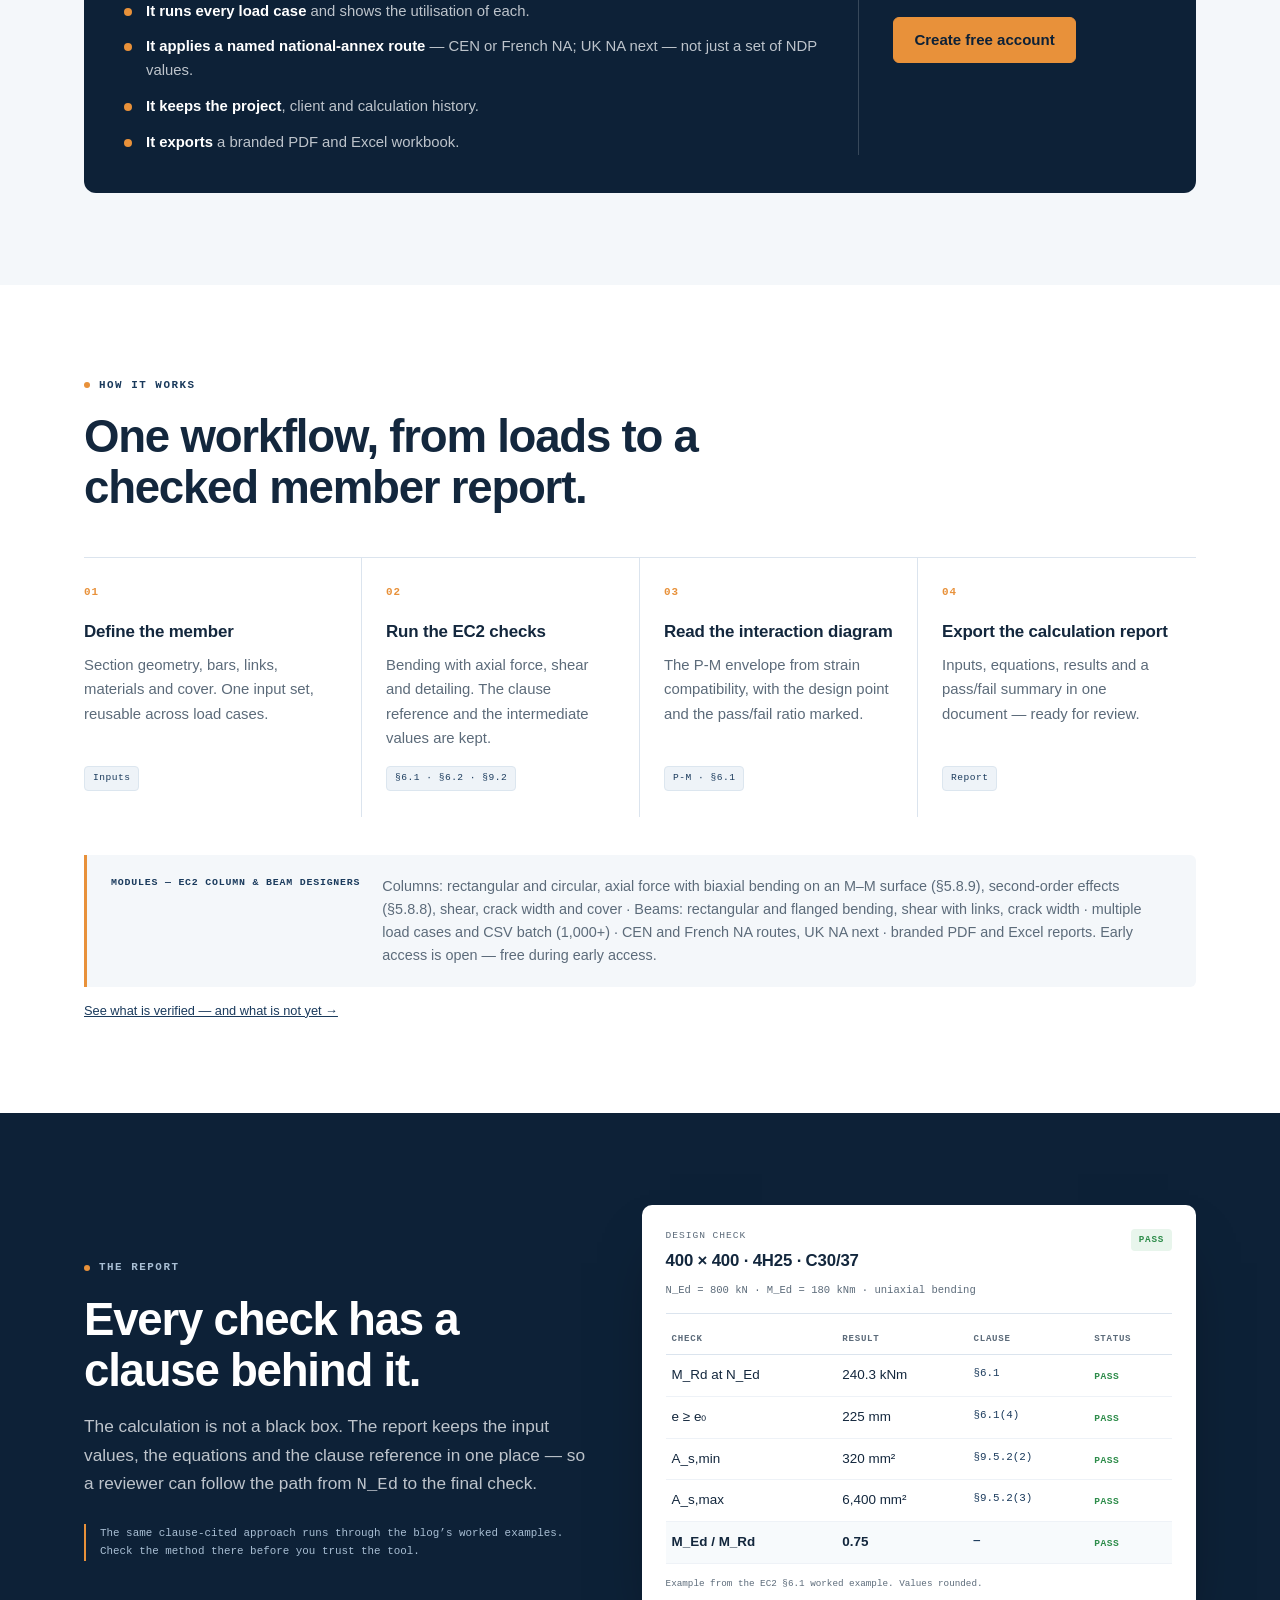
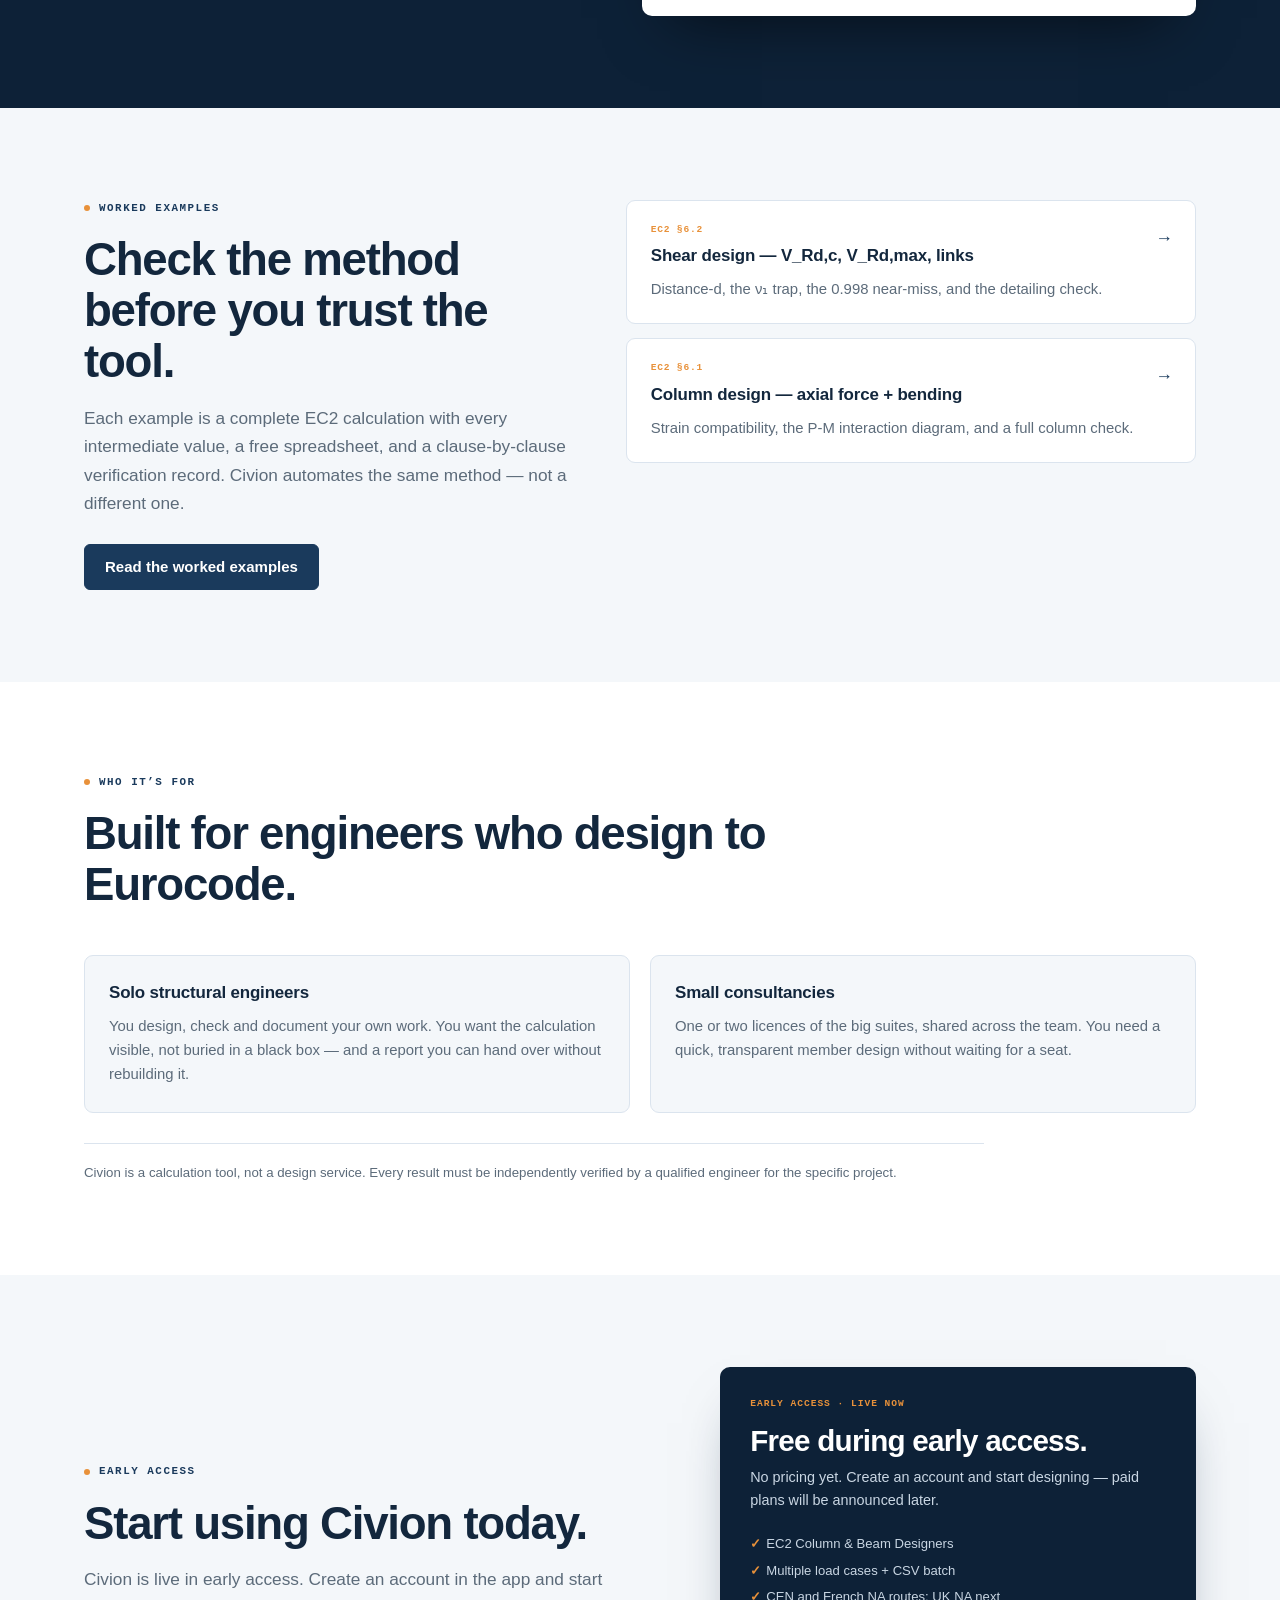
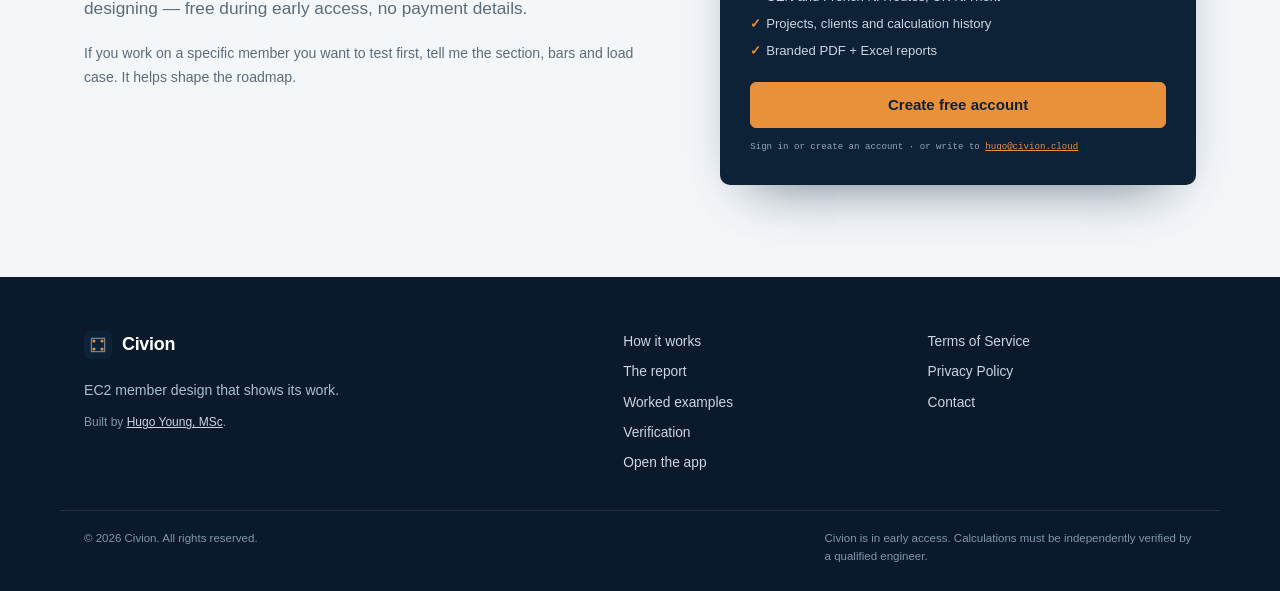
==== commit df1b1f8d: "content: add public verification page - verification.html: checks, sources, known limitations for th" ====
--- a/index.html
+++ b/index.html
@@ -164,6 +164,7 @@
           <span class="mono">Modules — EC2 Column &amp; Beam Designers</span>
           <p>Columns: rectangular and circular, axial force with biaxial bending on an M–M surface (§5.8.9), second-order effects (§5.8.8), shear, crack width and cover · Beams: rectangular and flanged bending, shear with links, crack width · multiple load cases and CSV batch (1,000+) · CEN and French NA routes, UK NA next · branded PDF and Excel reports. Early access is open — free during early access.</p>
         </div>
+        <p class="verify-link"><a href="verification.html">See what is verified — and what is not yet →</a></p>
       </div>
     </section>
 
@@ -286,6 +287,7 @@
         <a href="#how">How it works</a>
         <a href="#report">The report</a>
         <a href="https://hugoyoungmsc.github.io/">Worked examples</a>
+        <a href="verification.html">Verification</a>
         <a href="https://app.civion.cloud">Open the app</a>
       </nav>
       <nav class="footer-nav" aria-label="Legal">
--- a/styles.css
+++ b/styles.css
@@ -885,6 +885,35 @@
   text-underline-offset: 2px;
 }
 .legal strong { color: var(--ink); }
+
+/* Verification page */
+.verify-table {
+  width: 100%;
+  border-collapse: collapse;
+  margin: 0 0 18px;
+  font-size: 0.86rem;
+}
+.verify-table th,
+.verify-table td {
+  text-align: left;
+  padding: 8px 10px;
+  border-bottom: 1px solid var(--line);
+  vertical-align: top;
+}
+.verify-table th {
+  font-size: 0.68rem;
+  letter-spacing: 0.06em;
+  text-transform: uppercase;
+  color: var(--steel);
+  background: var(--gray);
+}
+.verify-fine {
+  margin: 0 0 22px;
+  font-size: 0.82rem;
+  color: var(--muted);
+}
+.verify-link { margin: 14px 0 0; font-size: 0.8rem; }
+
 .draft-banner {
   margin: 0 0 26px;
   padding: 12px 16px;
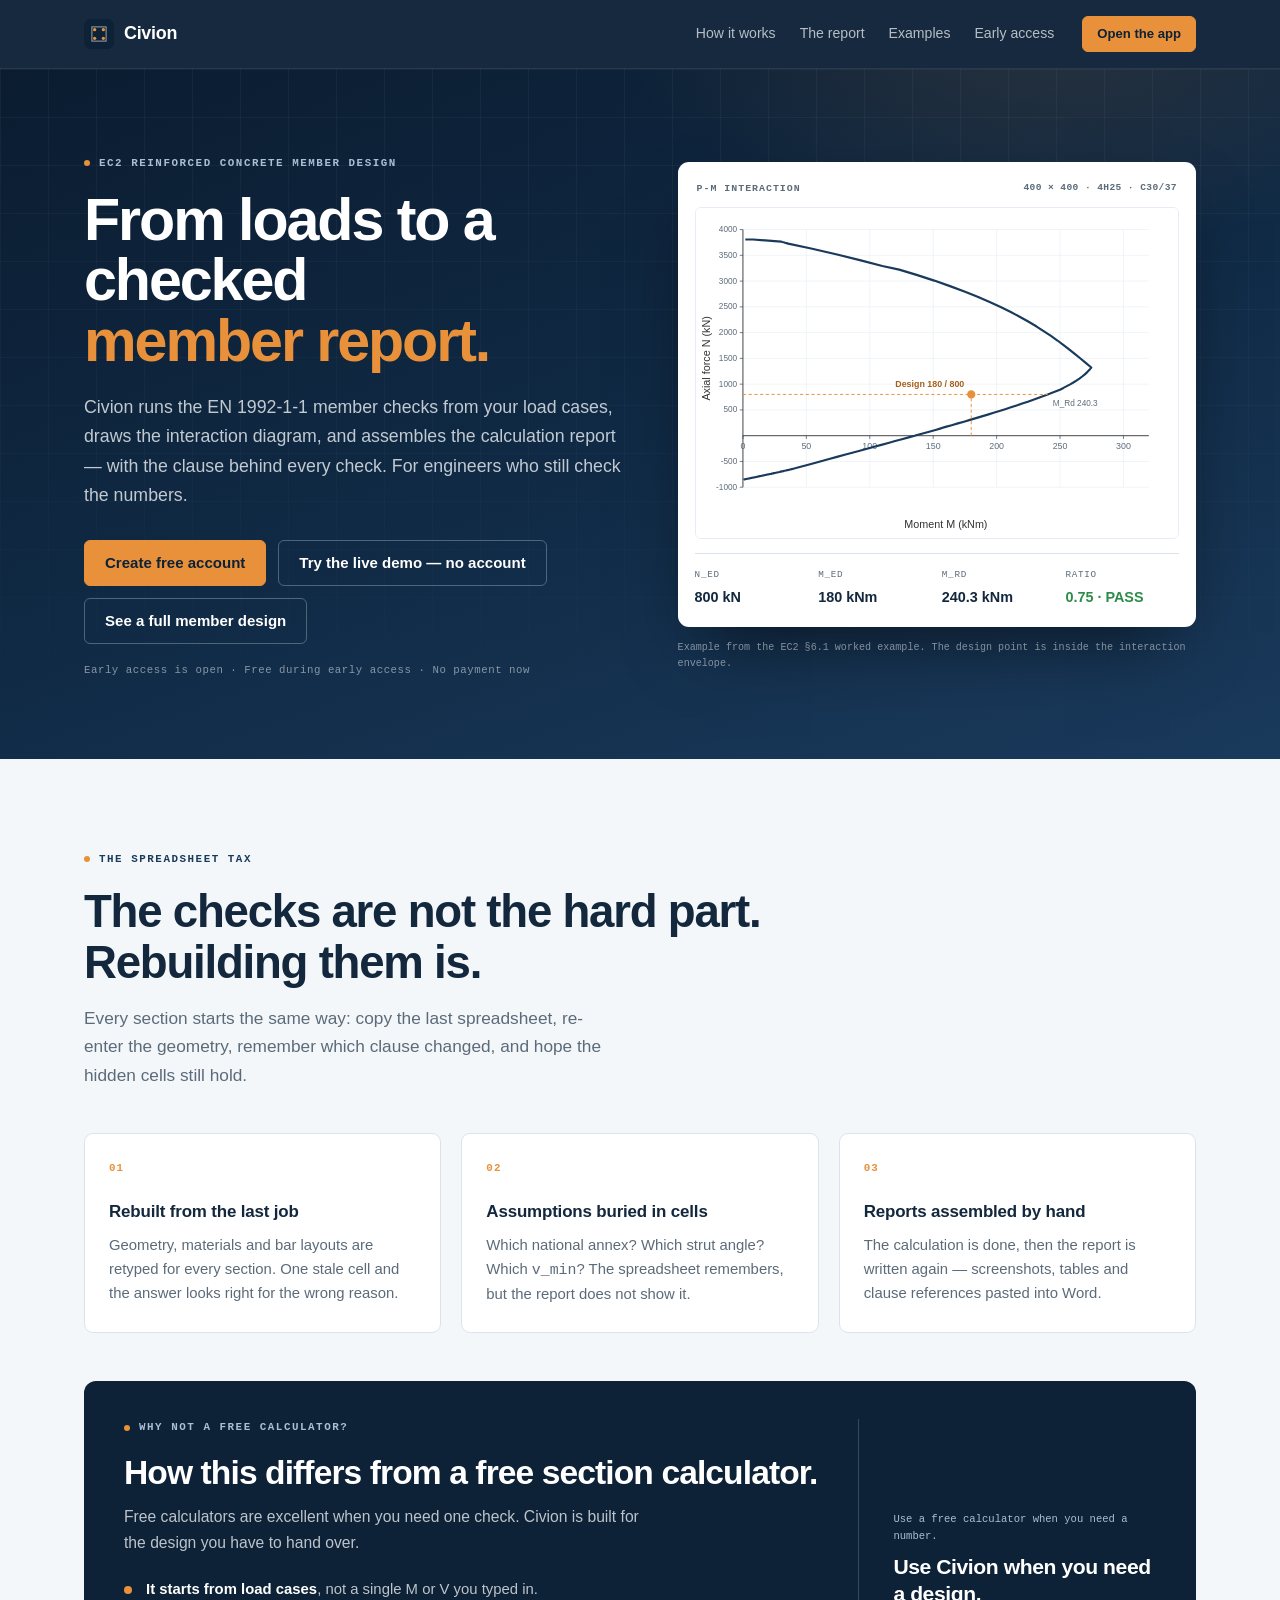
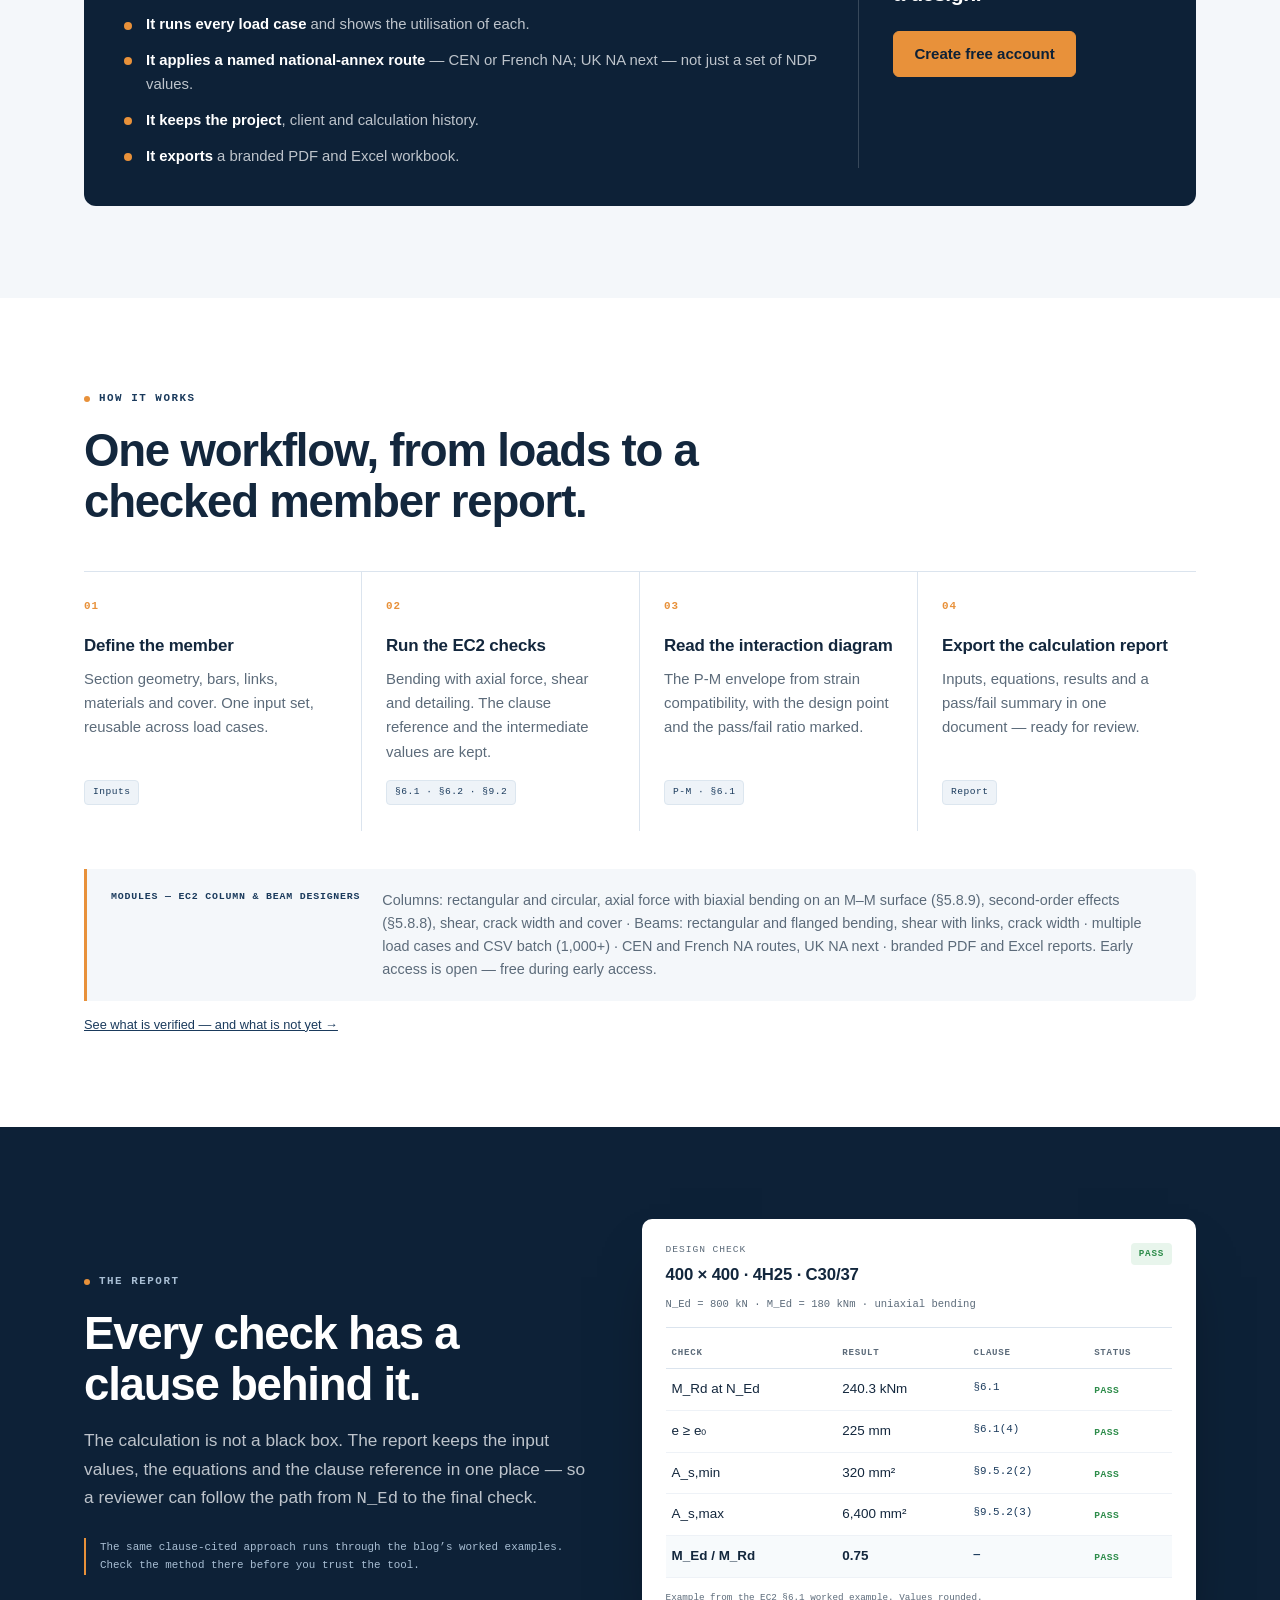
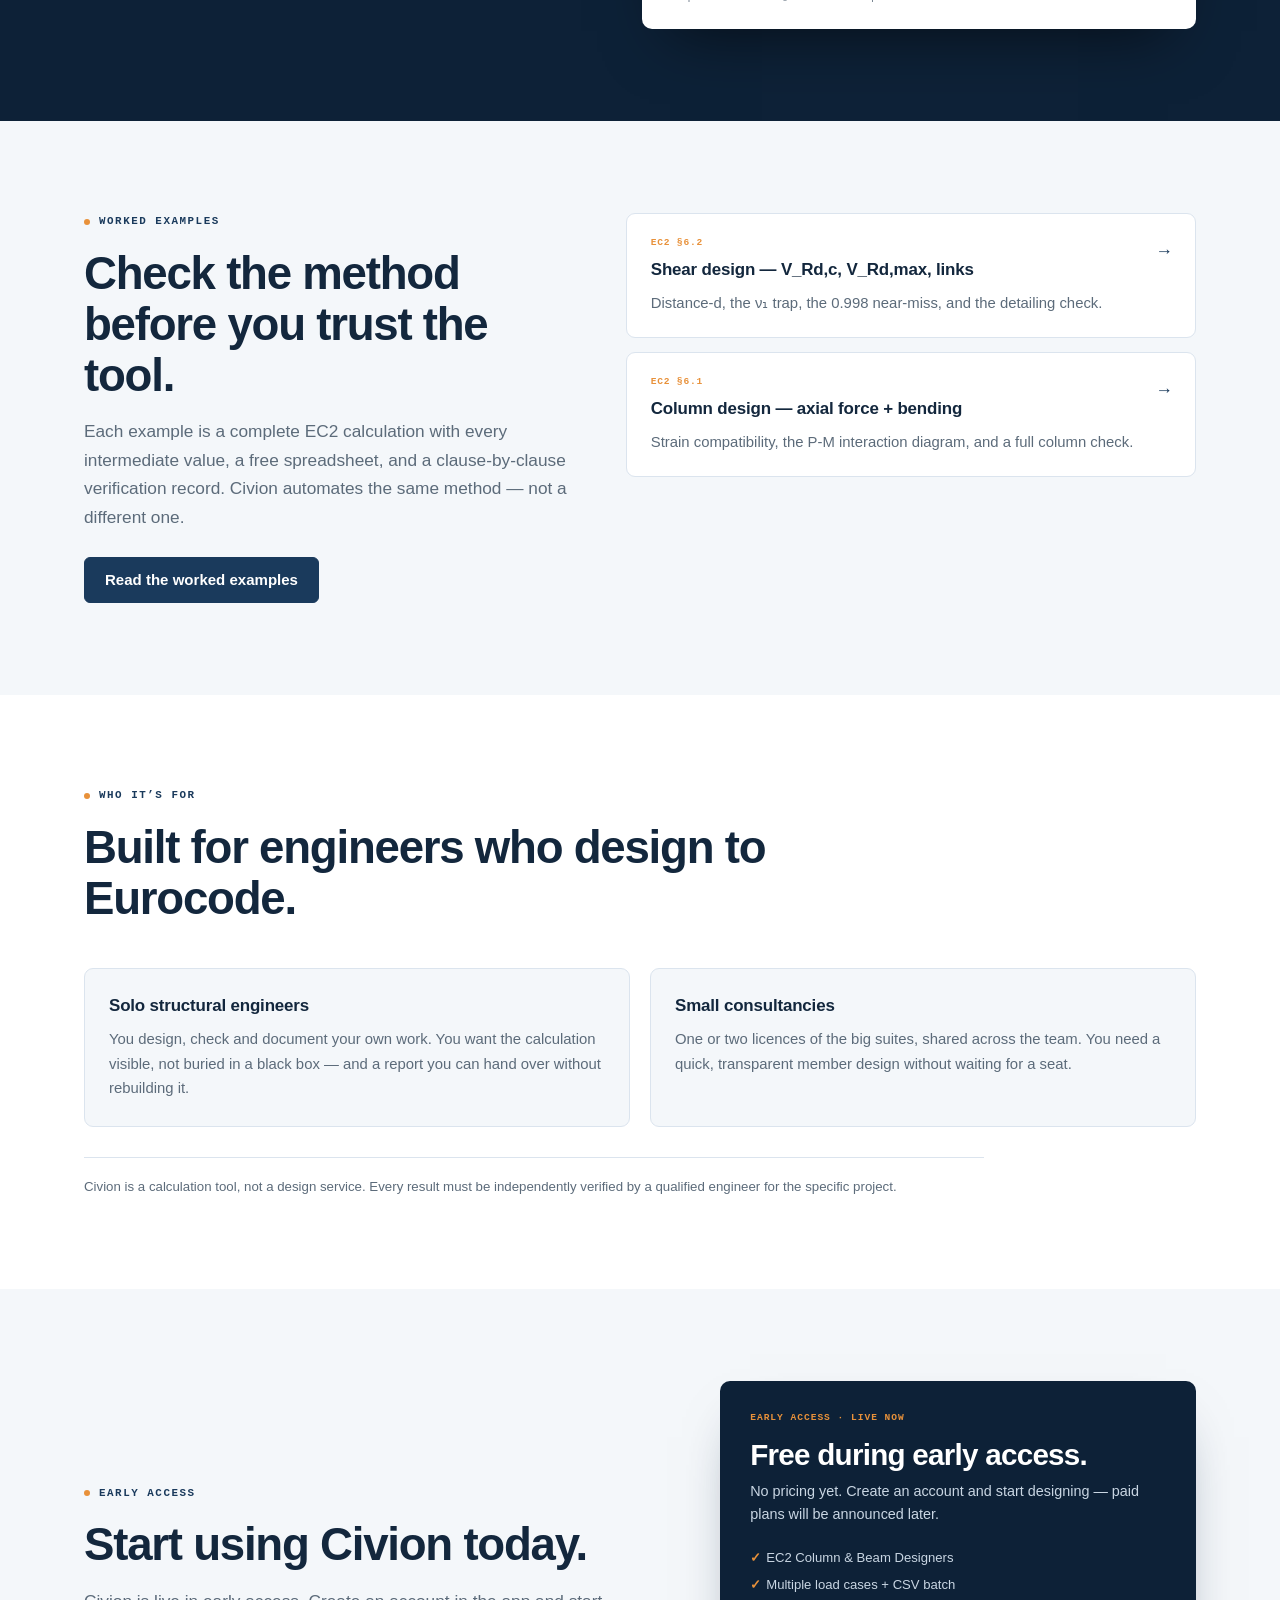
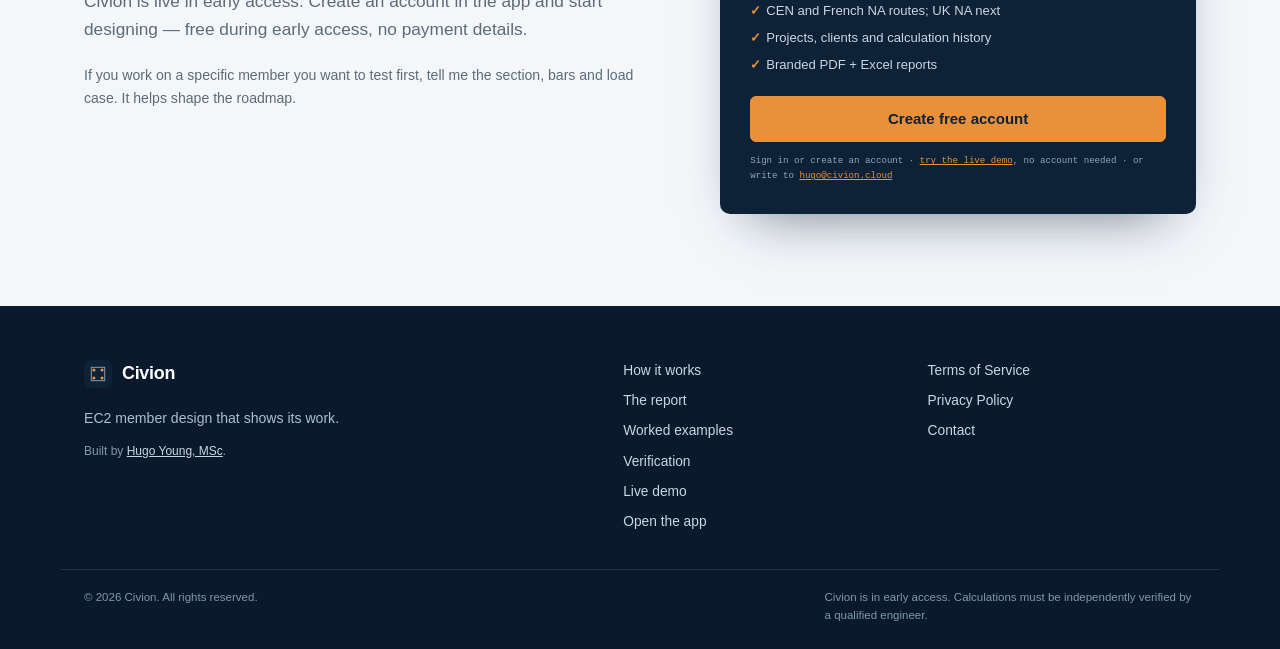
==== commit 29827da3: "content: link the live demo from the landing page" ====
--- a/index.html
+++ b/index.html
@@ -56,6 +56,7 @@
           <p class="lede">Civion runs the EN 1992-1-1 member checks from your load cases, draws the interaction diagram, and assembles the calculation report — with the clause behind every check. For engineers who still check the numbers.</p>
           <div class="hero-actions">
             <a class="btn btn-accent" href="https://app.civion.cloud/register">Create free account</a>
+            <a class="btn btn-ghost" href="https://app.civion.cloud/demo">Try the live demo — no account</a>
             <a class="btn btn-ghost" href="https://hugoyoungmsc.github.io/2026/11/23/ec2-bending-rectangular-beam.html">See a full member design</a>
           </div>
           <p class="hero-note">Early access is open · Free during early access · No payment now</p>
@@ -267,7 +268,7 @@
             <li>Branded PDF + Excel reports</li>
           </ul>
           <a class="btn btn-accent btn-block" href="https://app.civion.cloud/register">Create free account</a>
-          <p class="cta-fine">Sign in or create an account · or write to <a href="mailto:hugo@civion.cloud">hugo@civion.cloud</a></p>
+          <p class="cta-fine">Sign in or create an account · <a href="https://app.civion.cloud/demo">try the live demo</a>, no account needed · or write to <a href="mailto:hugo@civion.cloud">hugo@civion.cloud</a></p>
         </div>
       </div>
     </section>
@@ -288,6 +289,7 @@
         <a href="#report">The report</a>
         <a href="https://hugoyoungmsc.github.io/">Worked examples</a>
         <a href="verification.html">Verification</a>
+        <a href="https://app.civion.cloud/demo">Live demo</a>
         <a href="https://app.civion.cloud">Open the app</a>
       </nav>
       <nav class="footer-nav" aria-label="Legal">
